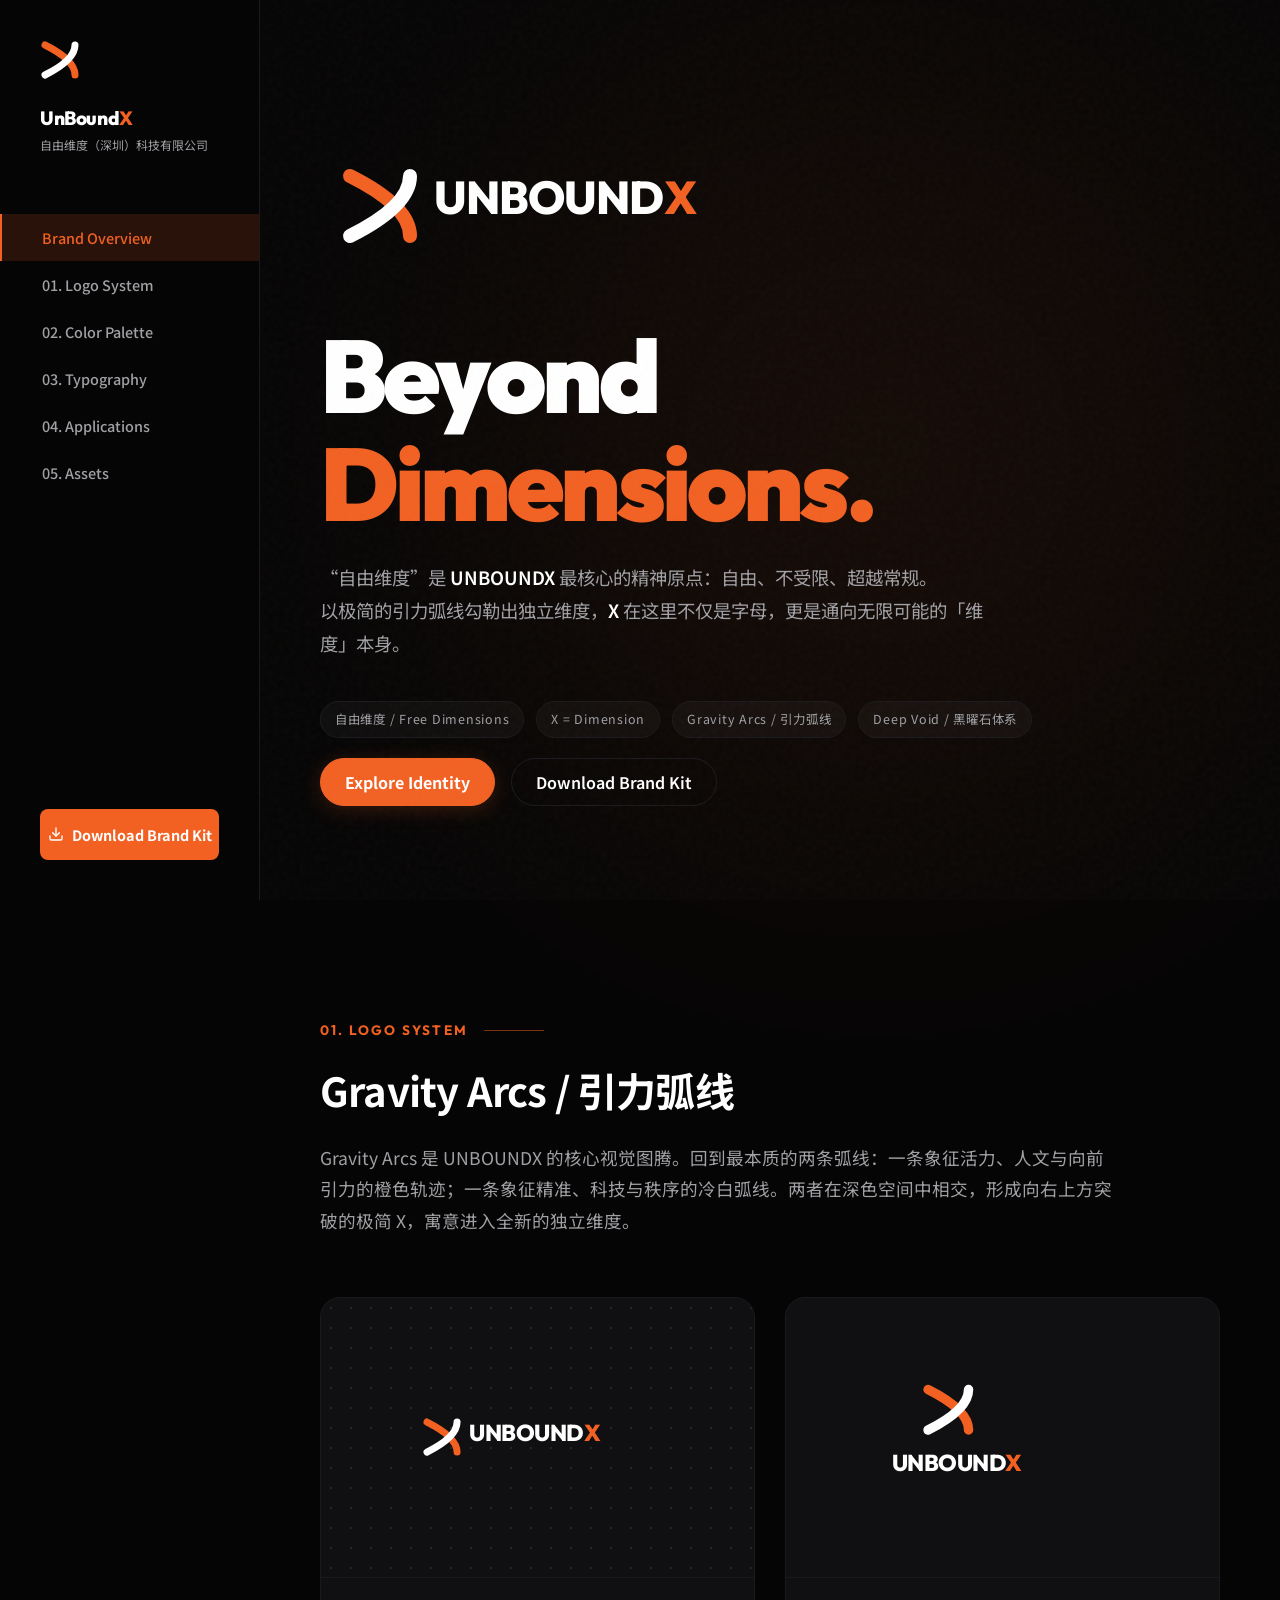
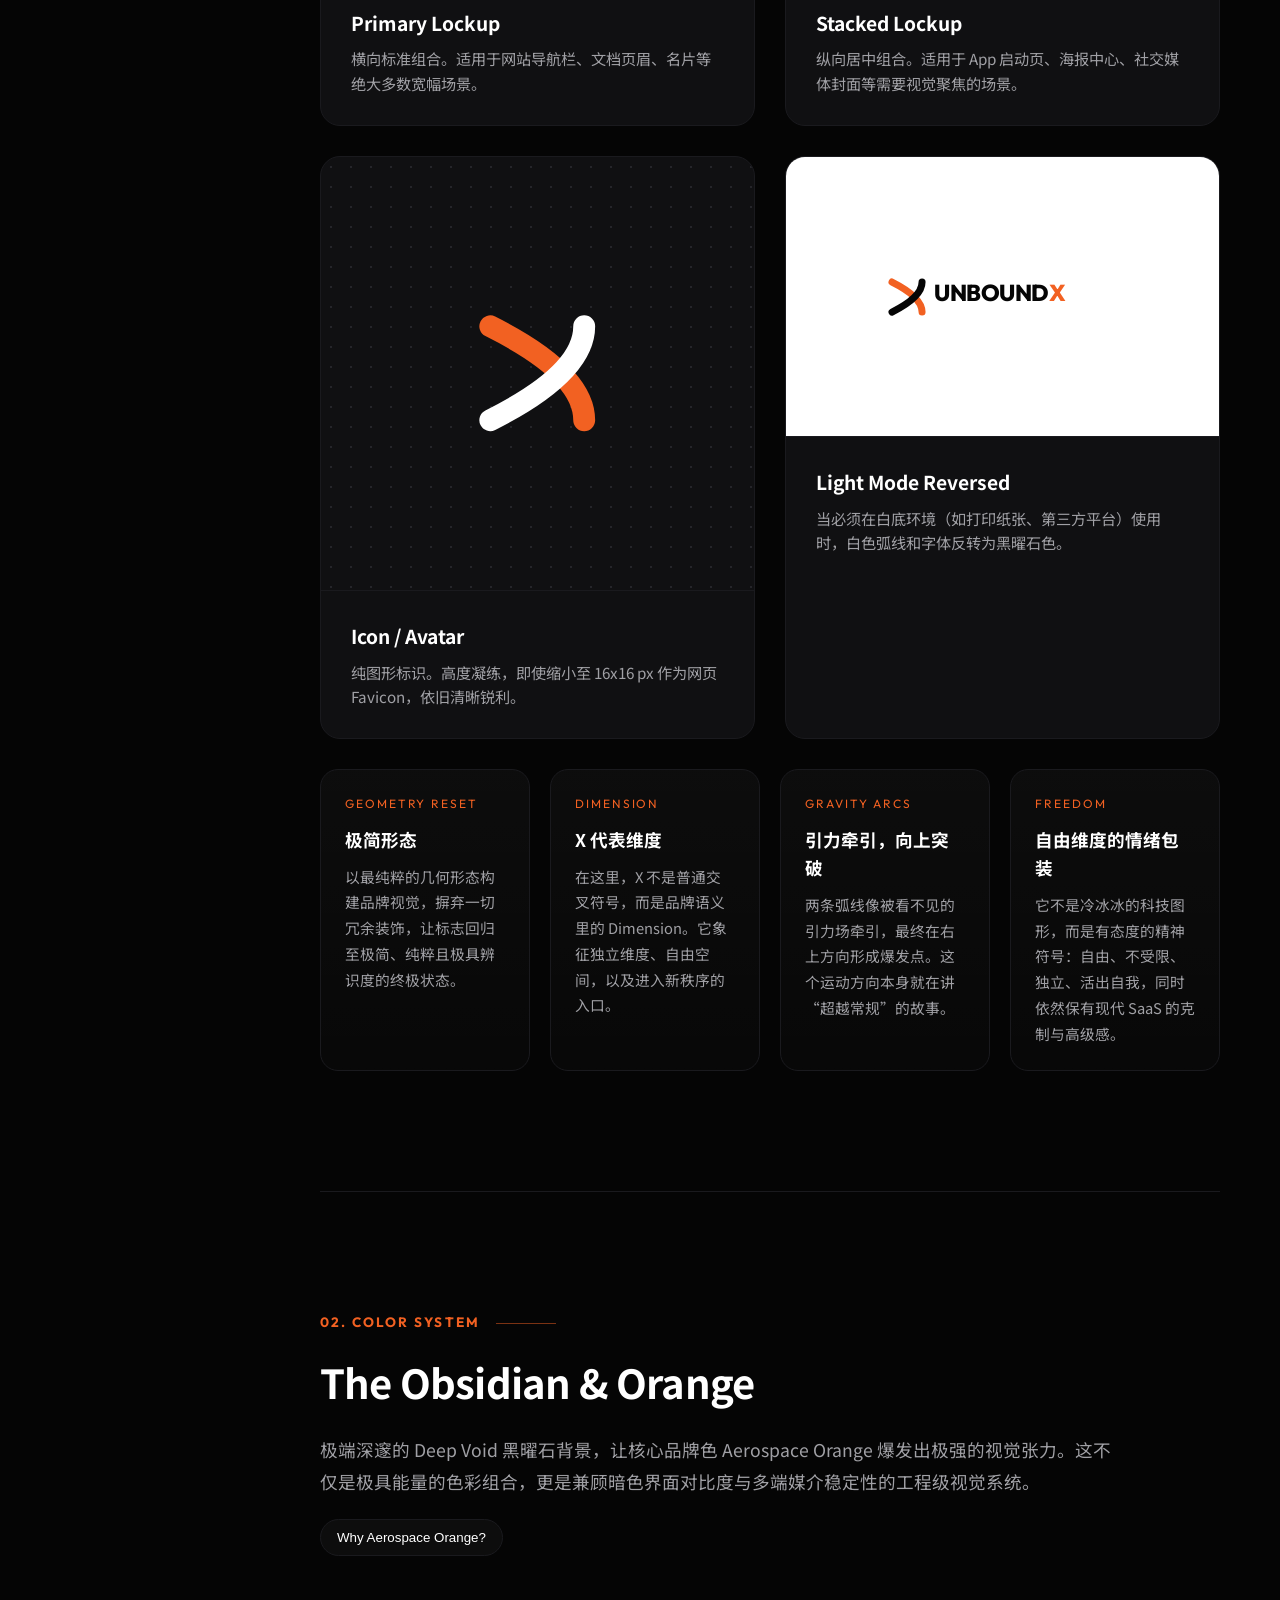
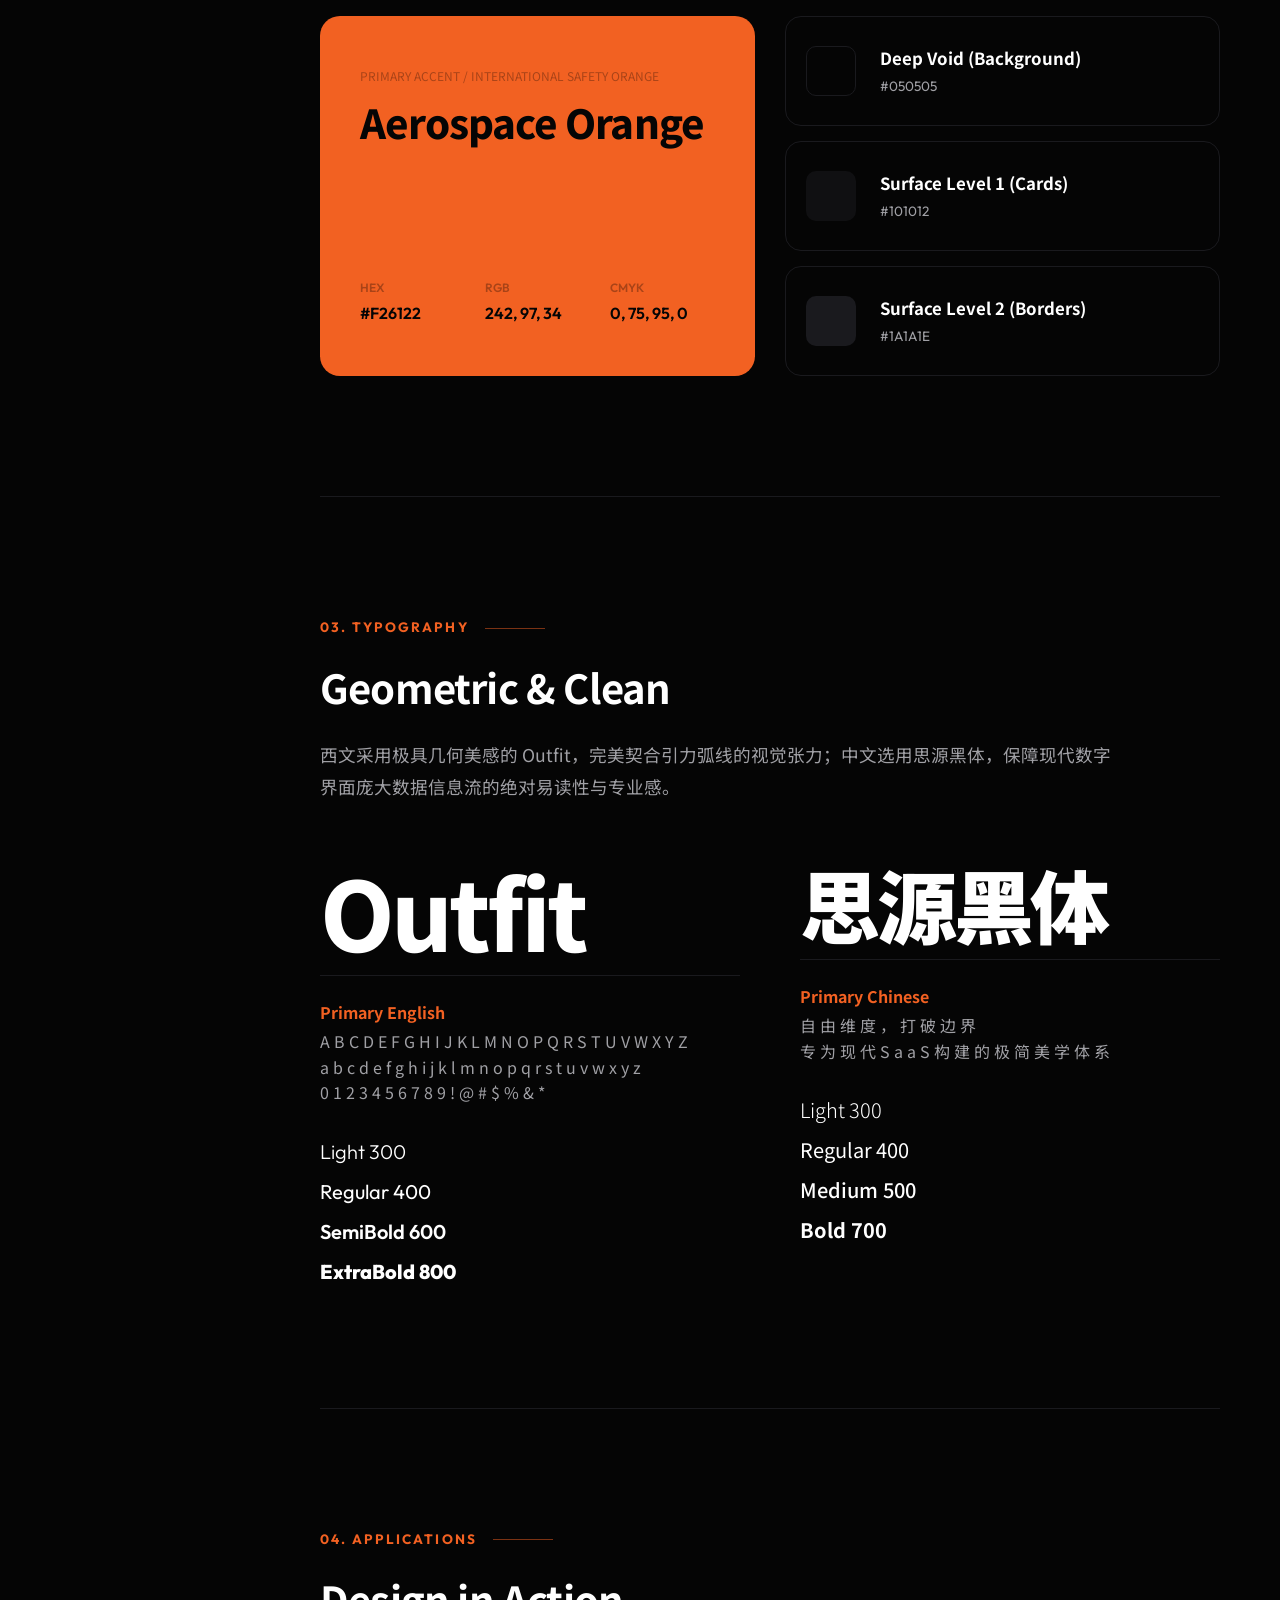
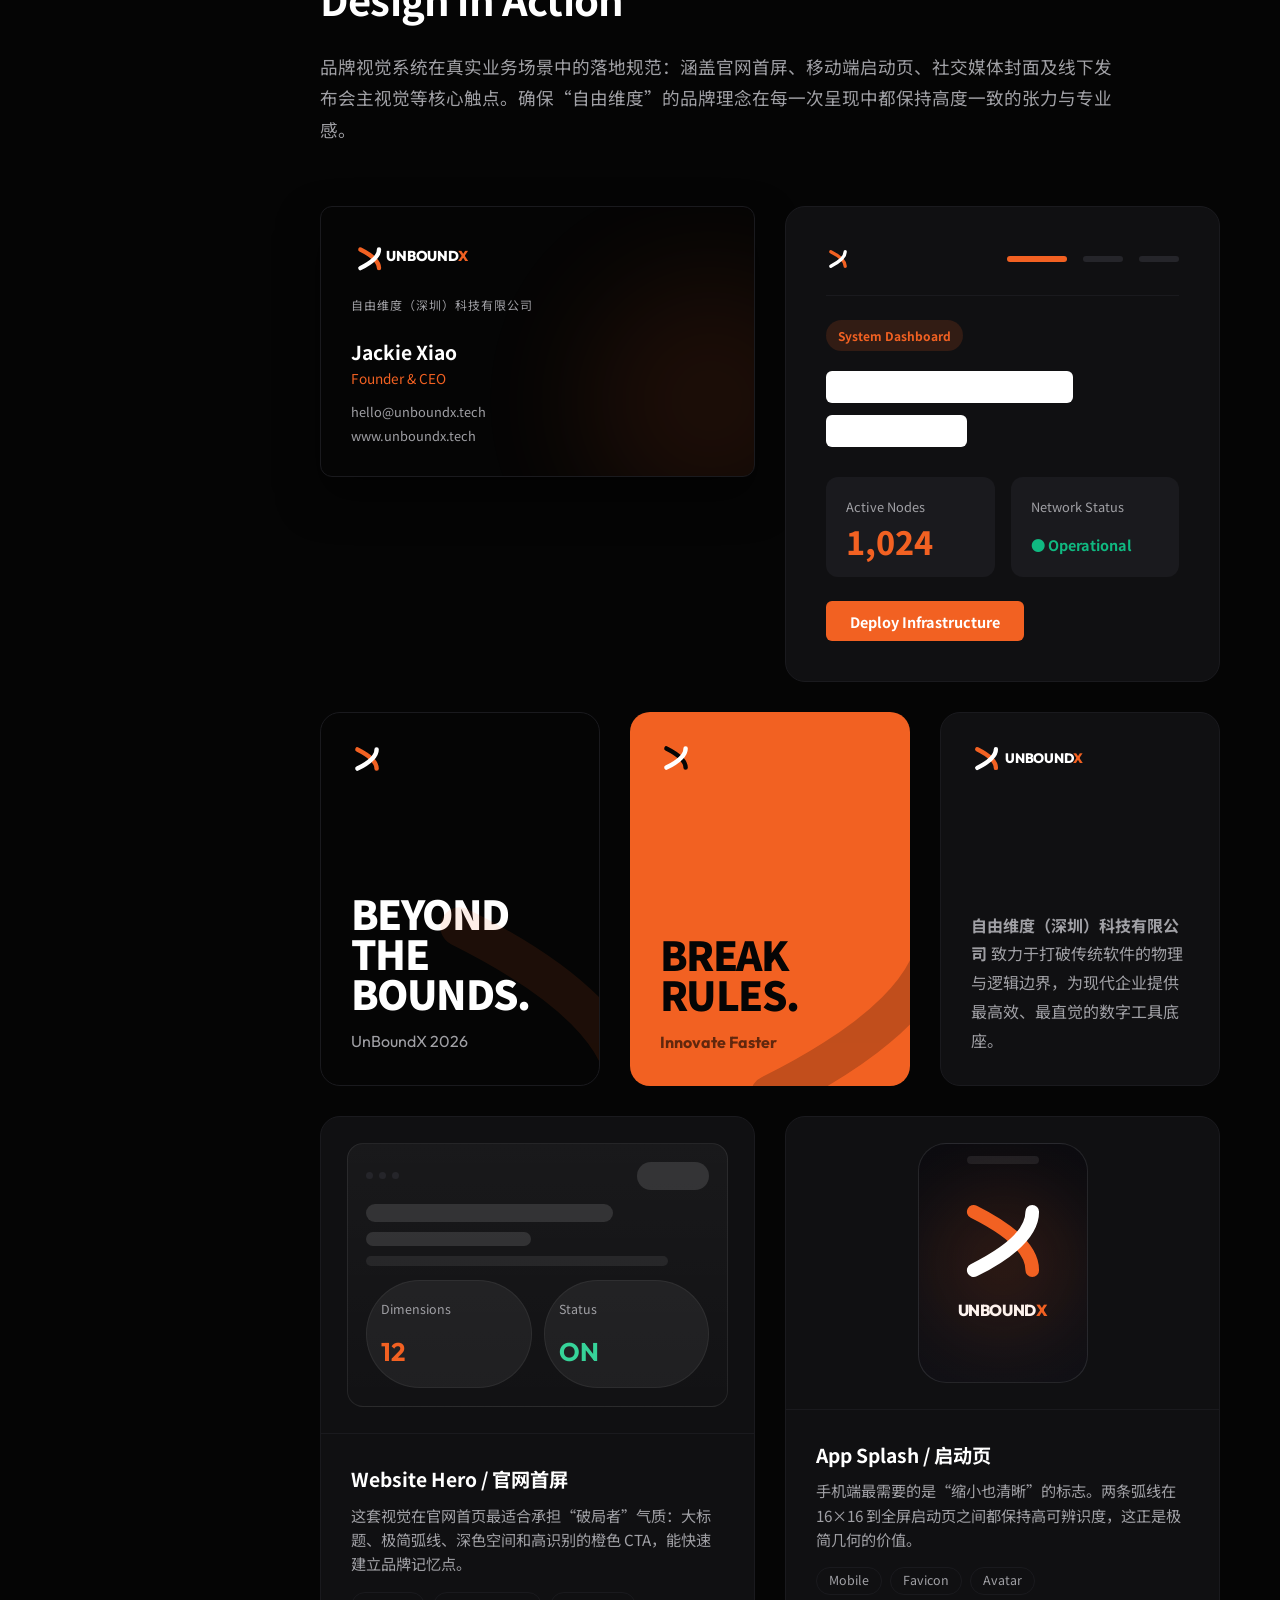
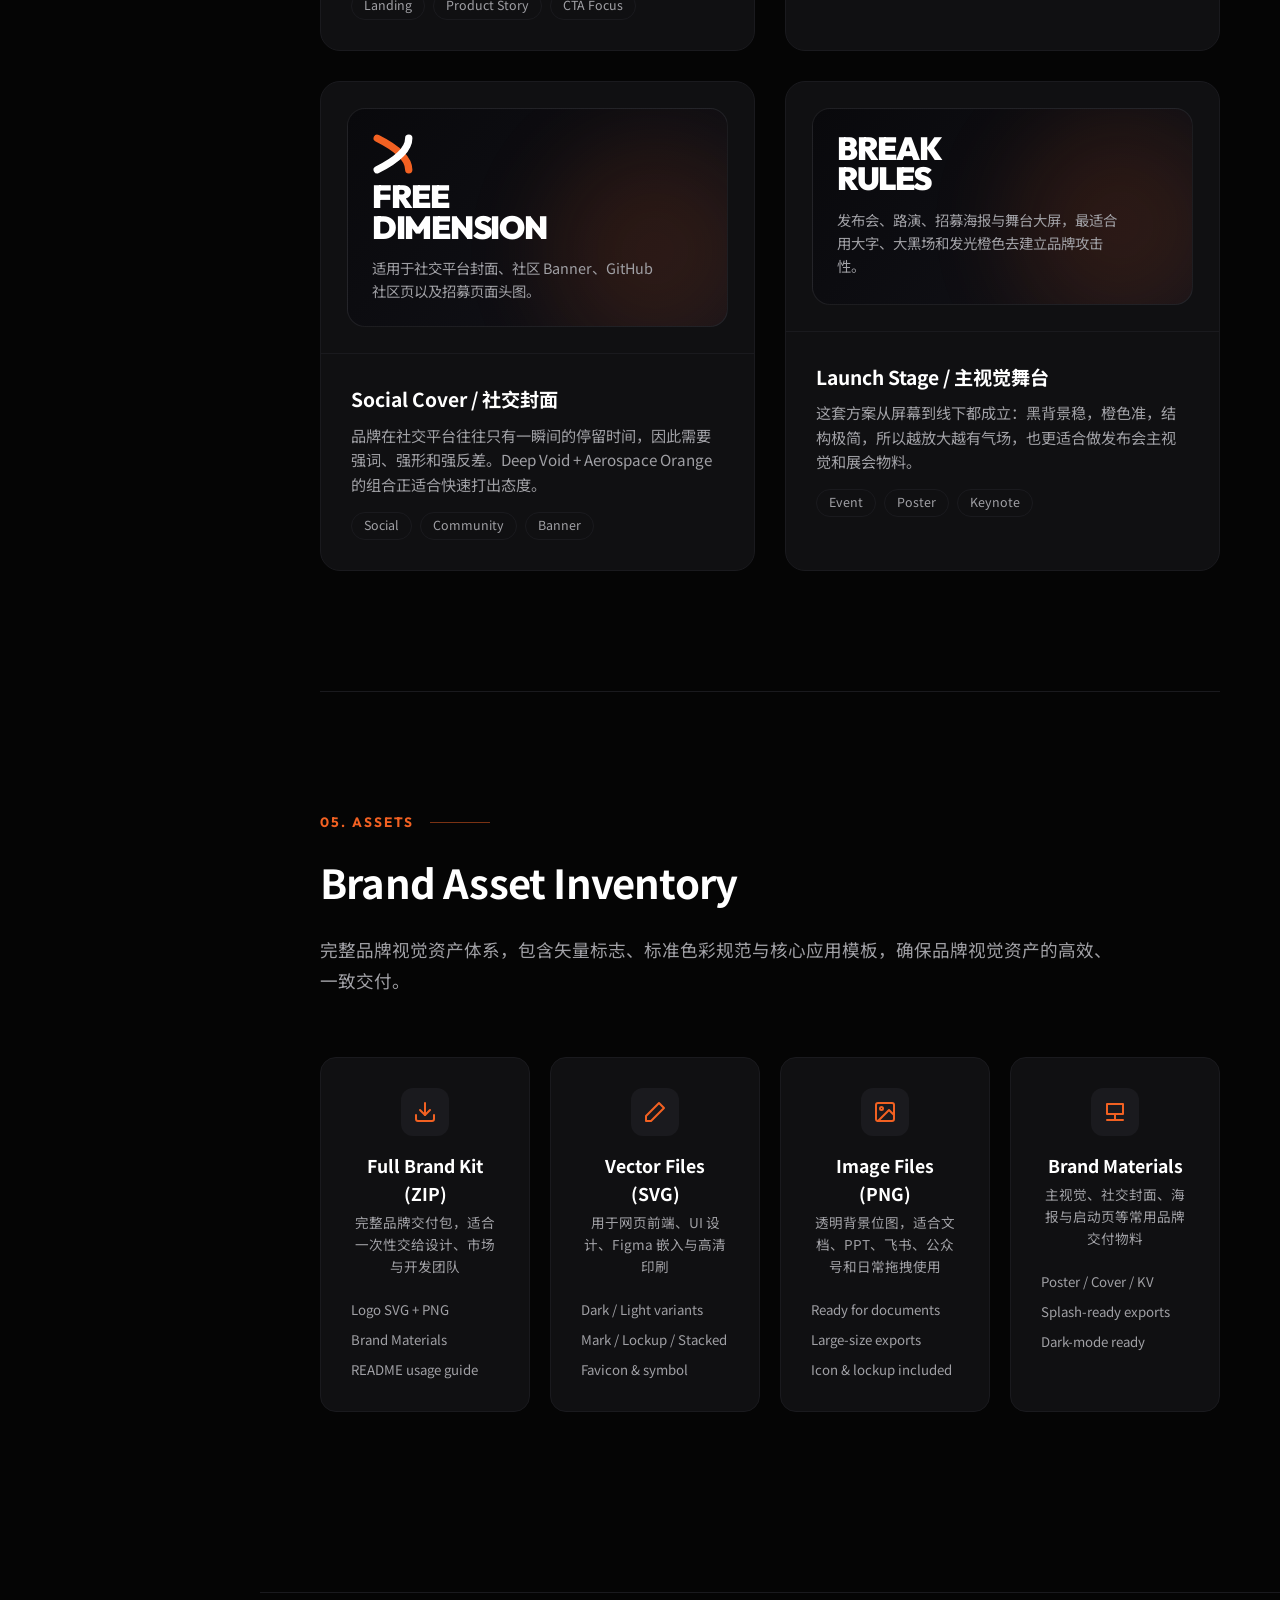
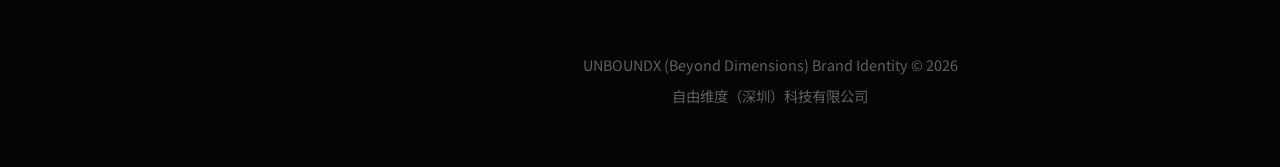
==== index.html @ 4e88388d "style(index): 优化首页视觉样式与文案内容 - 增强主标题字体大小、字重与行高，提升视觉层次 - 提高背景光晕透明度，增强品牌色对比度 - 调整主按钮样式，增加悬停动画与阴影效果 - 更新" ====
<!DOCTYPE html>
<html lang="zh-CN">
<head>
  <meta charset="UTF-8">
  <meta name="viewport" content="width=device-width, initial-scale=1.0">
  <title>UNBOUNDX 自由维度 | Gravity Arcs Brand Guidelines</title>
  <meta name="description" content="UNBOUNDX 自由维度深色品牌规范：Gravity Arcs 引力弧线 Logo、Aerospace Orange 色彩体系、应用案例与完整 Brand Kit 下载。">
  <link rel="icon" href="./favicon.svg" type="image/svg+xml">
  <link rel="preconnect" href="https://fonts.googleapis.com">
  <link rel="preconnect" href="https://fonts.gstatic.com" crossorigin>
  <link href="https://fonts.googleapis.com/css2?family=Outfit:wght@300;400;500;700;800;900&family=Noto+Sans+SC:wght@300;400;500;700;900&display=swap" rel="stylesheet">
  <style>
    :root {
      /* Brand Core Colors */
      --brand-accent: #F26122; /* Aerospace Orange */
      --brand-accent-glow: rgba(242, 97, 34, 0.15);
      
      /* Dark Theme Architecture */
      --bg-void: #050505;     /* Purest dark background */
      --surface-1: #101012;   /* Elevated cards */
      --surface-2: #1A1A1E;   /* Borders, inputs, subtle dividers */
      --surface-3: #25252A;   /* Hover states */
      
      /* Text Colors */
      --text-primary: #FFFFFF;
      --text-secondary: #A0A0A5;
      --text-tertiary: #606065;
      
      /* Typography */
      --font-en: 'Outfit', -apple-system, BlinkMacSystemFont, sans-serif;
      --font-cn: 'Noto Sans SC', -apple-system, BlinkMacSystemFont, sans-serif;
      
      --max-width: 1200px;
      --sidebar-width: 260px;
    }

    * { box-sizing: border-box; margin: 0; padding: 0; }
    html { scroll-behavior: smooth; }

    body {
      font-family: var(--font-cn);
      background-color: var(--bg-void);
      color: var(--text-primary);
      line-height: 1.6;
      -webkit-font-smoothing: antialiased;
      overflow-x: hidden;
      display: flex;
    }

    /* Subtle Film Grain Noise for SaaS Premium Texture */
    body::before {
      content: ""; 
      position: fixed; inset: 0;
      background-image: url("data:image/svg+xml,%3Csvg viewBox='0 0 200 200' xmlns='http://www.w3.org/2000/svg'%3E%3Cfilter id='noiseFilter'%3E%3CfeTurbulence type='fractalNoise' baseFrequency='0.85' numOctaves='3' stitchTiles='stitch'/%3E%3C/filter%3E%3Crect width='100%25' height='100%25' filter='url(%23noiseFilter)' opacity='0.03'/%3E%3C/svg%3E");
      pointer-events: none; z-index: 50;
    }

    /* === Sidebar Navigation === */
    .sidebar {
      width: var(--sidebar-width);
      height: 100vh;
      position: fixed;
      top: 0; left: 0;
      background: var(--bg-void);
      border-right: 1px solid var(--surface-2);
      padding: 40px 0;
      display: flex;
      flex-direction: column;
      z-index: 100;
    }

    .sidebar-brand {
      padding: 0 40px;
      margin-bottom: 60px;
    }

    .sidebar-brand svg {
      width: 40px; height: 40px;
      margin-bottom: 16px;
    }

    .sidebar-brand-name {
      font-family: var(--font-en);
      font-size: 1.2rem; font-weight: 800;
      letter-spacing: -0.02em;
    }
    .sidebar-brand-name span { color: var(--brand-accent); }
    .sidebar-brand-sub {
      font-size: 0.75rem; color: var(--text-secondary);
      margin-top: 4px; line-height: 1.4;
    }

    .nav-menu {
      list-style: none;
      display: flex; flex-direction: column;
      flex: 1;
    }

    .nav-item a {
      display: block;
      padding: 12px 40px;
      color: var(--text-secondary);
      text-decoration: none;
      font-size: 0.9rem;
      font-weight: 500;
      transition: all 0.2s ease;
      border-left: 2px solid transparent;
    }

    .nav-item a:hover {
      color: var(--text-primary);
      background: var(--surface-1);
    }

    .nav-item a.active {
      color: var(--brand-accent);
      border-left-color: var(--brand-accent);
      background: var(--brand-accent-glow);
    }

    .sidebar-footer {
      padding: 0 40px;
      margin-top: auto;
    }

    .btn-download {
      display: flex; align-items: center; justify-content: center; gap: 8px;
      width: 100%; padding: 14px 0;
      background: var(--brand-accent); color: var(--text-primary);
      border-radius: 8px; font-weight: 700; font-size: 0.9rem;
      text-decoration: none; transition: background 0.2s;
    }
    .btn-download:hover { background: #D9541B; }

    /* === Main Content Area === */
    .main-content {
      margin-left: var(--sidebar-width);
      flex: 1;
      position: relative;
      z-index: 1;
    }

    .container {
      max-width: var(--max-width);
      margin: 0 auto; padding: 0 60px;
    }

    /* === Hero Section === */
    .hero {
      min-height: 100vh;
      display: flex; flex-direction: column;
      justify-content: center; align-items: flex-start;
      position: relative;
      padding-top: 60px;
    }

    .hero::after {
      content: ''; position: absolute;
      width: 600px; height: 600px;
      background: var(--brand-accent);
      filter: blur(200px); opacity: 0.12;
      z-index: -1; top: 50%; right: 10%;
      transform: translateY(-50%);
      border-radius: 50%;
    }

    .hero-logo-stage {
      width: 100%; max-width: 500px;
      margin-bottom: 40px;
    }

    .hero-title {
      font-family: var(--font-en);
      font-size: clamp(3.5rem, 8vw, 6.5rem);
      font-weight: 900; letter-spacing: -0.04em;
      line-height: 1.05; margin-bottom: 24px;
    }
    
    .hero-title span { color: var(--brand-accent); }

    .hero-subtitle {
      font-size: 1.15rem; color: var(--text-secondary);
      line-height: 1.8; max-width: 680px;
      font-weight: 400; margin-bottom: 40px;
    }
    .hero-subtitle strong { color: var(--text-primary); font-weight: 600; }
    .hero-pills,
    .hero-actions {
      display: flex;
      flex-wrap: wrap;
      gap: 12px;
    }
    .hero-pills {
      margin-bottom: 20px;
    }
    .hero-pill {
      padding: 8px 14px;
      border-radius: 999px;
      border: 1px solid var(--surface-2);
      background: rgba(255,255,255,0.03);
      color: var(--text-secondary);
      font-size: 0.78rem;
      letter-spacing: 0.06em;
    }
    .hero-actions {
      margin-bottom: 18px;
      gap: 16px;
    }
    .hero-link {
      display: inline-flex;
      align-items: center;
      justify-content: center;
      min-height: 48px;
      padding: 0 24px;
      border-radius: 999px;
      border: 1px solid var(--surface-2);
      color: var(--text-primary);
      text-decoration: none;
      font-weight: 600;
      background: transparent;
      transition: all 0.3s ease;
    }
    .hero-link:hover {
      background: var(--surface-2);
      transform: translateY(-1px);
    }
    .hero-link-primary {
      background: var(--brand-accent);
      border-color: var(--brand-accent);
      color: var(--text-primary);
      font-weight: 700;
      box-shadow: 0 4px 20px rgba(242, 97, 34, 0.2);
    }
    .hero-link-primary:hover {
      background: #D9541B;
      border-color: #D9541B;
      box-shadow: 0 6px 24px rgba(242, 97, 34, 0.3);
    }

    /* === Section General === */
    section { padding: 120px 0; border-bottom: 1px solid var(--surface-2); }
    
    .section-header { margin-bottom: 60px; }
    
    .section-tag {
      font-family: var(--font-en);
      font-size: 0.85rem; font-weight: 700;
      color: var(--brand-accent); letter-spacing: 0.15em;
      text-transform: uppercase; margin-bottom: 16px;
      display: flex; align-items: center; gap: 16px;
    }
    .section-tag::after { content: ''; height: 1px; width: 60px; background: var(--brand-accent); opacity: 0.5; }
    
    .section-title {
      font-size: 2.5rem; font-weight: 700;
      letter-spacing: -0.02em; margin-bottom: 20px;
    }
    
    .section-desc {
      font-size: 1.1rem; color: var(--text-secondary);
      max-width: 800px; line-height: 1.8;
    }
    .section-utility {
      margin-top: 22px;
    }
    .info-button {
      appearance: none;
      border: 1px solid var(--surface-2);
      background: rgba(255,255,255,0.03);
      color: var(--text-primary);
      padding: 10px 16px;
      border-radius: 999px;
      cursor: pointer;
      transition: all 0.2s ease;
    }
    .info-button:hover {
      border-color: var(--brand-accent);
      color: var(--brand-accent);
    }

    /* === Logo System === */
    .logo-grid {
      display: grid; grid-template-columns: repeat(2, 1fr); gap: 30px;
    }
    .story-grid {
      display: grid;
      grid-template-columns: repeat(4, 1fr);
      gap: 20px;
      margin-top: 30px;
    }
    .story-card {
      background: linear-gradient(180deg, rgba(255,255,255,0.03), rgba(255,255,255,0.01));
      border: 1px solid var(--surface-2);
      border-radius: 18px;
      padding: 24px;
    }
    .story-kicker {
      color: var(--brand-accent);
      font-size: 0.75rem;
      letter-spacing: 0.16em;
      text-transform: uppercase;
      font-family: var(--font-en);
      margin-bottom: 12px;
    }
    .story-title {
      font-size: 1.1rem;
      font-weight: 700;
      margin-bottom: 10px;
    }
    .story-copy {
      color: var(--text-secondary);
      font-size: 0.92rem;
      line-height: 1.75;
    }
    
    .card {
      background: var(--surface-1);
      border: 1px solid var(--surface-2);
      border-radius: 20px; overflow: hidden;
      display: flex; flex-direction: column;
    }
    
    .card-stage {
      padding: 60px; display: flex;
      justify-content: center; align-items: center;
      border-bottom: 1px solid var(--surface-2);
      min-height: 280px; position: relative;
    }

    .card-stage.pattern-bg {
      background-image: radial-gradient(var(--surface-3) 1px, transparent 1px);
      background-size: 20px 20px;
    }

    .card-info { padding: 30px; }
    
    .card-title { font-size: 1.2rem; font-weight: 700; margin-bottom: 8px; }
    .card-desc { color: var(--text-secondary); font-size: 0.95rem; line-height: 1.6; }

    /* === Color System === */
    .color-grid { display: grid; grid-template-columns: 1fr 1fr; gap: 30px; }

    .color-main-card {
      background: var(--brand-accent); border-radius: 20px;
      padding: 50px 40px; color: var(--bg-void);
      display: flex; flex-direction: column; justify-content: space-between;
      min-height: 360px;
    }
    
    .color-main-name { font-size: 2.5rem; font-weight: 800; letter-spacing: -0.02em; }
    
    .color-values {
      display: grid; grid-template-columns: repeat(3, 1fr); gap: 20px;
      font-family: var(--font-en); font-weight: 600; font-size: 1rem;
    }
    .color-val-label { font-size: 0.75rem; text-transform: uppercase; opacity: 0.6; margin-bottom: 4px; }

    .color-neutrals { display: grid; grid-template-rows: repeat(3, 1fr); gap: 15px; }
    
    .neutral-row {
      border-radius: 16px; border: 1px solid var(--surface-2);
      display: flex; align-items: center; padding: 20px;
    }
    .neutral-swatch { width: 50px; height: 50px; border-radius: 10px; margin-right: 24px; }
    .neutral-info { flex: 1; }
    .neutral-name { font-weight: 700; font-size: 1.05rem; margin-bottom: 4px; }
    .neutral-hex { font-family: var(--font-en); color: var(--text-secondary); font-size: 0.85rem; }

    /* === Typography === */
    .typo-section { display: grid; grid-template-columns: 1fr 1fr; gap: 60px; }
    
    .typo-display {
      font-size: 6rem; line-height: 1; font-weight: 800;
      letter-spacing: -0.04em; color: var(--text-primary);
      margin-bottom: 16px;
    }
    
    .typo-display.cn { font-size: 5rem; font-weight: 900; }
    
    .typo-details {
      display: flex; justify-content: space-between;
      padding-top: 24px; border-top: 1px solid var(--surface-2);
    }
    
    .typo-weights {
      display: flex; flex-direction: column; gap: 8px;
      font-size: 1.25rem;
    }

    /* === Design Language & UI === */
    .ui-grid { display: grid; grid-template-columns: 1fr 1fr; gap: 30px; }
    
    .ui-card {
      background: var(--surface-1); border: 1px solid var(--surface-2);
      border-radius: 20px; padding: 40px; position: relative; overflow: hidden;
    }

    /* Mockup Elements */
    .mock-header {
      display: flex; justify-content: space-between; align-items: center;
      padding-bottom: 24px; border-bottom: 1px solid var(--surface-2); margin-bottom: 24px;
    }
    .mock-nav { display: flex; gap: 16px; }
    .mock-nav-item { width: 40px; height: 6px; background: var(--surface-3); border-radius: 3px; }
    .mock-nav-item.active { background: var(--brand-accent); width: 60px; }
    
    .mock-badge { 
      display: inline-block; padding: 6px 12px; border-radius: 20px;
      background: var(--brand-accent-glow); color: var(--brand-accent);
      font-size: 0.75rem; font-weight: 700; margin-bottom: 20px;
    }
    .mock-h1 { width: 70%; height: 32px; background: var(--text-primary); border-radius: 6px; margin-bottom: 12px; }
    .mock-h1.short { width: 40%; }
    .mock-p { width: 60%; height: 10px; background: var(--text-secondary); border-radius: 5px; margin-bottom: 10px; }
    
    .mock-btn { 
      display: inline-flex; align-items: center; justify-content: center;
      padding: 0 24px; height: 40px; border-radius: 6px;
      background: var(--brand-accent); color: var(--text-primary);
      font-weight: 700; font-size: 0.9rem; margin-top: 24px;
    }

    .mock-card-grid { display: grid; grid-template-columns: 1fr 1fr; gap: 16px; margin-top: 30px; }
    .mock-stat { 
      background: var(--surface-2); padding: 20px; border-radius: 12px;
      display: flex; flex-direction: column; gap: 8px;
    }
    .mock-stat-num { font-size: 2rem; font-weight: 800; color: var(--brand-accent); line-height: 1; }
    .mock-stat-label { color: var(--text-secondary); font-size: 0.8rem; }

    /* Business Card Mockup */
    .biz-card {
      width: 100%; aspect-ratio: 1.6;
      background: var(--bg-void); border: 1px solid var(--surface-2);
      border-radius: 12px; padding: 30px;
      display: flex; flex-direction: column; justify-content: space-between;
      position: relative; overflow: hidden;
      box-shadow: 0 20px 40px rgba(0,0,0,0.5);
    }
    .biz-card::after {
      content: ''; position: absolute; right: -20%; bottom: -20%;
      width: 60%; aspect-ratio: 1; border-radius: 50%;
      background: var(--brand-accent); filter: blur(60px); opacity: 0.1;
    }

    /* === Posters === */
    .poster-grid { display: grid; grid-template-columns: repeat(3, 1fr); gap: 30px; }
    .poster {
      aspect-ratio: 3/4; border-radius: 20px; overflow: hidden;
      position: relative; display: flex; flex-direction: column;
      padding: 30px; border: 1px solid var(--surface-2);
    }
    .poster-1 { background: var(--bg-void); }
    .poster-2 { background: var(--brand-accent); color: var(--bg-void); border: none; }
    .poster-3 { background: var(--surface-1); }

    .poster-logo { width: 32px; margin-bottom: auto; }
    .poster-title { font-size: 2.5rem; font-weight: 900; line-height: 1; letter-spacing: -0.04em; margin-bottom: 16px; }
    .poster-graphic { position: absolute; right: -20%; bottom: -10%; width: 80%; opacity: 0.1; }
    .poster-2 .poster-graphic { opacity: 0.2; stroke: var(--bg-void); }
    .case-grid {
      display: grid;
      grid-template-columns: repeat(2, 1fr);
      gap: 30px;
      margin-top: 30px;
    }
    .case-preview {
      min-height: 250px;
      align-items: stretch;
      padding: 26px;
    }
    .case-tags {
      display: flex;
      flex-wrap: wrap;
      gap: 8px;
      margin-top: 16px;
    }
    .case-tag {
      display: inline-flex;
      align-items: center;
      height: 28px;
      padding: 0 12px;
      border-radius: 999px;
      border: 1px solid var(--surface-2);
      color: var(--text-secondary);
      font-size: 0.78rem;
    }
    .mini-shell {
      width: 100%;
      height: 100%;
      border-radius: 16px;
      border: 1px solid rgba(255,255,255,0.08);
      background: linear-gradient(180deg, rgba(255,255,255,0.04), rgba(255,255,255,0.01));
      padding: 18px;
      display: flex;
      flex-direction: column;
      gap: 14px;
      justify-content: space-between;
    }
    .mini-topline {
      display: flex;
      justify-content: space-between;
      align-items: center;
      gap: 12px;
    }
    .mini-dots {
      display: flex;
      gap: 6px;
    }
    .mini-dots span {
      width: 7px;
      height: 7px;
      border-radius: 50%;
      background: var(--surface-3);
    }
    .mini-lines {
      display: grid;
      gap: 10px;
    }
    .mini-lines span,
    .mini-stat,
    .mini-chip {
      border-radius: 999px;
      background: rgba(255,255,255,0.12);
    }
    .mini-lines span:nth-child(1) { width: 72%; height: 18px; }
    .mini-lines span:nth-child(2) { width: 48%; height: 14px; }
    .mini-lines span:nth-child(3) { width: 88%; height: 10px; opacity: 0.6; }
    .mini-stat-grid {
      display: grid;
      grid-template-columns: repeat(2, 1fr);
      gap: 12px;
    }
    .mini-stat {
      min-height: 86px;
      padding: 14px;
      background: rgba(255,255,255,0.06);
      border: 1px solid rgba(255,255,255,0.06);
    }
    .mini-stat strong {
      display: block;
      color: var(--brand-accent);
      font-family: var(--font-en);
      font-size: 1.6rem;
      margin-top: 12px;
    }
    .mini-stat span {
      color: var(--text-secondary);
      font-size: 0.78rem;
    }
    .phone-shell {
      width: 170px;
      height: 240px;
      margin: 0 auto;
      border-radius: 28px;
      border: 1px solid rgba(255,255,255,0.1);
      background: linear-gradient(180deg, #0C0C10, #111116);
      padding: 18px;
      display: flex;
      flex-direction: column;
      align-items: center;
      justify-content: center;
      gap: 18px;
      position: relative;
      overflow: hidden;
    }
    .phone-shell::before {
      content: "";
      position: absolute;
      top: 12px;
      left: 50%;
      transform: translateX(-50%);
      width: 72px;
      height: 8px;
      border-radius: 999px;
      background: rgba(255,255,255,0.08);
    }
    .phone-shell svg {
      width: 78px;
      position: relative;
      z-index: 1;
    }
    .phone-shell::after {
      content: "";
      position: absolute;
      width: 140px;
      height: 140px;
      border-radius: 50%;
      background: var(--brand-accent);
      opacity: 0.15;
      filter: blur(42px);
    }
    .cover-shell,
    .stage-shell {
      width: 100%;
      height: 100%;
      border-radius: 18px;
      padding: 24px;
      border: 1px solid rgba(255,255,255,0.08);
      position: relative;
      overflow: hidden;
      background: linear-gradient(135deg, #09090C 0%, #121218 100%);
    }
    .cover-shell::after,
    .stage-shell::after {
      content: "";
      position: absolute;
      right: -10%;
      bottom: -16%;
      width: 220px;
      height: 220px;
      border-radius: 50%;
      background: var(--brand-accent);
      opacity: 0.12;
      filter: blur(46px);
    }
    .cover-title,
    .stage-title {
      position: relative;
      z-index: 1;
      font-family: var(--font-en);
      font-size: 2rem;
      line-height: 0.95;
      font-weight: 900;
      letter-spacing: -0.04em;
      max-width: 8ch;
    }
    .cover-sub,
    .stage-sub {
      position: relative;
      z-index: 1;
      margin-top: 14px;
      color: var(--text-secondary);
      font-size: 0.9rem;
      max-width: 18rem;
    }

    /* === Downloads Section === */
    .download-grid {
      display: grid; grid-template-columns: repeat(4, 1fr); gap: 20px; margin-top: 40px;
    }
    .dl-card {
      background: var(--surface-1); border: 1px solid var(--surface-2);
      border-radius: 16px; padding: 30px; display: flex; flex-direction: column;
      align-items: center; text-align: center; gap: 16px;
      transition: border-color 0.2s;
    }
    .dl-card:hover { border-color: var(--brand-accent); }
    .dl-icon { width: 48px; height: 48px; background: var(--surface-2); border-radius: 12px; display: flex; align-items: center; justify-content: center; color: var(--brand-accent); }
    .dl-list {
      list-style: none;
      display: grid;
      gap: 8px;
      width: 100%;
      text-align: left;
      color: var(--text-secondary);
      font-size: 0.83rem;
      line-height: 1.65;
      margin-top: -4px;
    }
    .dl-note {
      margin-top: 24px;
      color: var(--text-secondary);
      font-size: 0.92rem;
      line-height: 1.8;
    }
    .dl-note code {
      font-family: var(--font-en);
      color: var(--text-primary);
    }
    .brand-dialog {
      width: min(820px, calc(100vw - 32px));
      border: 1px solid var(--surface-2);
      border-radius: 24px;
      padding: 0;
      background: var(--surface-1);
      color: var(--text-primary);
    }
    .brand-dialog::backdrop {
      background: rgba(0,0,0,0.74);
      backdrop-filter: blur(8px);
    }
    .dialog-shell {
      padding: 30px;
    }
    .dialog-head {
      display: flex;
      justify-content: space-between;
      align-items: start;
      gap: 20px;
      margin-bottom: 24px;
    }
    .dialog-title {
      font-size: 1.8rem;
      font-weight: 800;
      letter-spacing: -0.03em;
    }
    .dialog-close {
      appearance: none;
      border: 1px solid var(--surface-3);
      background: transparent;
      color: var(--text-primary);
      width: 40px;
      height: 40px;
      border-radius: 50%;
      cursor: pointer;
      font-size: 1.2rem;
    }
    .dialog-grid {
      display: grid;
      grid-template-columns: repeat(3, 1fr);
      gap: 16px;
    }
    .dialog-point {
      border: 1px solid var(--surface-2);
      border-radius: 18px;
      padding: 18px;
      background: rgba(255,255,255,0.02);
    }
    .dialog-point strong {
      display: block;
      color: var(--brand-accent);
      margin-bottom: 10px;
      font-size: 0.92rem;
      letter-spacing: 0.06em;
      text-transform: uppercase;
      font-family: var(--font-en);
    }
    .dialog-point p {
      color: var(--text-secondary);
      font-size: 0.92rem;
      line-height: 1.75;
    }
    .dialog-summary {
      margin-top: 18px;
      color: var(--text-secondary);
      line-height: 1.8;
    }

    @media (max-width: 1024px) {
      .sidebar { display: none; }
      .main-content { margin-left: 0; }
      .logo-grid, .story-grid, .color-grid, .typo-section, .ui-grid, .poster-grid, .case-grid, .download-grid, .dialog-grid { grid-template-columns: 1fr; }
    }
  </style>
</head>
<body>

  <!-- ================= SIDEBAR NAVIGATION ================= -->
  <aside class="sidebar">
    <div class="sidebar-brand">
      <svg viewBox="0 0 80 80" xmlns="http://www.w3.org/2000/svg">
        <path d="M 10 10 Q 70 40 70 70" fill="none" stroke="var(--brand-accent)" stroke-width="14" stroke-linecap="round"/>
        <path d="M 10 70 Q 70 40 70 10" fill="none" stroke="var(--text-primary)" stroke-width="14" stroke-linecap="round"/>
      </svg>
      <div class="sidebar-brand-name">UnBound<span>X</span></div>
      <div class="sidebar-brand-sub">自由维度（深圳）科技有限公司</div>
    </div>

    <ul class="nav-menu">
      <li class="nav-item"><a href="#home" class="active">Brand Overview</a></li>
      <li class="nav-item"><a href="#logo">01. Logo System</a></li>
      <li class="nav-item"><a href="#colors">02. Color Palette</a></li>
      <li class="nav-item"><a href="#typography">03. Typography</a></li>
      <li class="nav-item"><a href="#applications">04. Applications</a></li>
      <li class="nav-item"><a href="#downloads">05. Assets</a></li>
    </ul>

    <div class="sidebar-footer">
      <a href="public/downloads/UNBOUNDX_Brand_Kit.zip" class="btn-download" download>
        <svg width="16" height="16" viewBox="0 0 24 24" fill="none" stroke="currentColor" stroke-width="2" stroke-linecap="round" stroke-linejoin="round"><path d="M21 15v4a2 2 0 0 1-2 2H5a2 2 0 0 1-2-2v-4"></path><polyline points="7 10 12 15 17 10"></polyline><line x1="12" y1="15" x2="12" y2="3"></line></svg>
        Download Brand Kit
      </a>
    </div>
  </aside>

  <!-- ================= MAIN CONTENT ================= -->
  <div class="main-content">
    
    <!-- === HERO === -->
    <div id="home" class="hero container">
      <div class="hero-logo-stage">
        <svg viewBox="-10 -10 500 140" xmlns="http://www.w3.org/2000/svg" style="width:100%; height:auto;">
          <g transform="translate(10, 20)">
            <path d="M 10 10 Q 70 40 70 70" fill="none" stroke="var(--brand-accent)" stroke-width="14" stroke-linecap="round"/>
            <path d="M 10 70 Q 70 40 70 10" fill="none" stroke="var(--text-primary)" stroke-width="14" stroke-linecap="round"/>
          </g>
          <g transform="translate(104, 68)">
            <text x="0" y="0" font-family="'Outfit', sans-serif" font-weight="800" font-size="46" fill="var(--text-primary)" letter-spacing="-0.02em">UNBOUND<tspan fill="var(--brand-accent)">X</tspan></text>
          </g>
        </svg>
      </div>
      <div class="hero-title">Beyond <span>Dimensions.</span></div>
      <div class="hero-subtitle">
        “自由维度”是 <strong>UNBOUNDX</strong> 最核心的精神原点：自由、不受限、超越常规。<br>
        以极简的引力弧线勾勒出独立维度，<strong>X</strong> 在这里不仅是字母，更是通向无限可能的「维度」本身。
      </div>
      <div class="hero-pills">
        <span class="hero-pill">自由维度 / Free Dimensions</span>
        <span class="hero-pill">X = Dimension</span>
        <span class="hero-pill">Gravity Arcs / 引力弧线</span>
        <span class="hero-pill">Deep Void / 黑曜石体系</span>
      </div>
      <div class="hero-actions">
        <a href="#logo" class="hero-link hero-link-primary">Explore Identity</a>
        <a href="#downloads" class="hero-link">Download Brand Kit</a>
      </div>
    </div>

    <div class="container">
      
      <!-- === LOGO SYSTEM === -->
      <section id="logo">
        <div class="section-header">
          <div class="section-tag">01. Logo System</div>
          <h2 class="section-title">Gravity Arcs / 引力弧线</h2>
          <p class="section-desc">Gravity Arcs 是 UNBOUNDX 的核心视觉图腾。回到最本质的两条弧线：一条象征活力、人文与向前引力的橙色轨迹；一条象征精准、科技与秩序的冷白弧线。两者在深色空间中相交，形成向右上方突破的极简 X，寓意进入全新的独立维度。</p>
        </div>

        <div class="logo-grid">
          <div class="card">
            <div class="card-stage pattern-bg">
              <svg viewBox="-10 -10 500 140" xmlns="http://www.w3.org/2000/svg" style="width: 80%;">
                <g transform="translate(10, 20)">
                  <path d="M 10 10 Q 70 40 70 70" fill="none" stroke="var(--brand-accent)" stroke-width="14" stroke-linecap="round"/>
                  <path d="M 10 70 Q 70 40 70 10" fill="none" stroke="var(--text-primary)" stroke-width="14" stroke-linecap="round"/>
                </g>
                <g transform="translate(104, 68)">
                  <text x="0" y="0" font-family="'Outfit', sans-serif" font-weight="800" font-size="46" fill="var(--text-primary)" letter-spacing="-0.02em">UNBOUND<tspan fill="var(--brand-accent)">X</tspan></text>
                </g>
              </svg>
            </div>
            <div class="card-info">
              <h3 class="card-title">Primary Lockup</h3>
              <p class="card-desc">横向标准组合。适用于网站导航栏、文档页眉、名片等绝大多数宽幅场景。</p>
            </div>
          </div>

          <div class="card">
            <div class="card-stage">
              <svg viewBox="-10 -10 380 180" xmlns="http://www.w3.org/2000/svg" style="width: 82%; height: auto;">
                <g transform="translate(60, 0)">
                  <path d="M 10 10 Q 70 40 70 70" fill="none" stroke="var(--brand-accent)" stroke-width="14" stroke-linecap="round"/>
                  <path d="M 10 70 Q 70 40 70 10" fill="none" stroke="var(--text-primary)" stroke-width="14" stroke-linecap="round"/>
                </g>
                <g transform="translate(16, 130)">
                  <text x="0" y="0" font-family="'Outfit', sans-serif" font-weight="800" font-size="34" fill="var(--text-primary)" letter-spacing="-0.02em">UNBOUND<tspan fill="var(--brand-accent)">X</tspan></text>
                </g>
              </svg>
            </div>
            <div class="card-info">
              <h3 class="card-title">Stacked Lockup</h3>
              <p class="card-desc">纵向居中组合。适用于 App 启动页、海报中心、社交媒体封面等需要视觉聚焦的场景。</p>
            </div>
          </div>

          <div class="card">
            <div class="card-stage pattern-bg">
              <svg viewBox="-10 -10 100 100" xmlns="http://www.w3.org/2000/svg" style="height: 50%;">
                <g transform="translate(0, 0)">
                  <path d="M 10 10 Q 70 40 70 70" fill="none" stroke="var(--brand-accent)" stroke-width="14" stroke-linecap="round"/>
                  <path d="M 10 70 Q 70 40 70 10" fill="none" stroke="var(--text-primary)" stroke-width="14" stroke-linecap="round"/>
                </g>
              </svg>
            </div>
            <div class="card-info">
              <h3 class="card-title">Icon / Avatar</h3>
              <p class="card-desc">纯图形标识。高度凝练，即使缩小至 16x16 px 作为网页 Favicon，依旧清晰锐利。</p>
            </div>
          </div>

          <div class="card">
            <div class="card-stage" style="background: var(--text-primary);">
              <svg viewBox="-10 -10 500 140" xmlns="http://www.w3.org/2000/svg" style="width: 80%;">
                <g transform="translate(10, 20)">
                  <path d="M 10 10 Q 70 40 70 70" fill="none" stroke="var(--brand-accent)" stroke-width="14" stroke-linecap="round"/>
                  <path d="M 10 70 Q 70 40 70 10" fill="none" stroke="var(--bg-void)" stroke-width="14" stroke-linecap="round"/>
                </g>
                <g transform="translate(104, 68)">
                  <text x="0" y="0" font-family="'Outfit', sans-serif" font-weight="800" font-size="46" fill="var(--bg-void)" letter-spacing="-0.02em">UNBOUND<tspan fill="var(--brand-accent)">X</tspan></text>
                </g>
              </svg>
            </div>
            <div class="card-info">
              <h3 class="card-title">Light Mode Reversed</h3>
              <p class="card-desc">当必须在白底环境（如打印纸张、第三方平台）使用时，白色弧线和字体反转为黑曜石色。</p>
            </div>
          </div>
        </div>

        <div class="story-grid">
          <article class="story-card">
            <div class="story-kicker">Geometry Reset</div>
            <h3 class="story-title">极简形态</h3>
            <p class="story-copy">以最纯粹的几何形态构建品牌视觉，摒弃一切冗余装饰，让标志回归至极简、纯粹且极具辨识度的终极状态。</p>
          </article>
          <article class="story-card">
            <div class="story-kicker">Dimension</div>
            <h3 class="story-title">X 代表维度</h3>
            <p class="story-copy">在这里，X 不是普通交叉符号，而是品牌语义里的 Dimension。它象征独立维度、自由空间，以及进入新秩序的入口。</p>
          </article>
          <article class="story-card">
            <div class="story-kicker">Gravity Arcs</div>
            <h3 class="story-title">引力牵引，向上突破</h3>
            <p class="story-copy">两条弧线像被看不见的引力场牵引，最终在右上方向形成爆发点。这个运动方向本身就在讲“超越常规”的故事。</p>
          </article>
          <article class="story-card">
            <div class="story-kicker">Freedom</div>
            <h3 class="story-title">自由维度的情绪包装</h3>
            <p class="story-copy">它不是冷冰冰的科技图形，而是有态度的精神符号：自由、不受限、独立、活出自我，同时依然保有现代 SaaS 的克制与高级感。</p>
          </article>
        </div>
      </section>

      <!-- === COLOR SYSTEM === -->
      <section id="colors">
        <div class="section-header">
          <div class="section-tag">02. Color System</div>
          <h2 class="section-title">The Obsidian & Orange</h2>
          <p class="section-desc">极端深邃的 Deep Void 黑曜石背景，让核心品牌色 Aerospace Orange 爆发出极强的视觉张力。这不仅是极具能量的色彩组合，更是兼顾暗色界面对比度与多端媒介稳定性的工程级视觉系统。</p>
          <div class="section-utility">
            <button type="button" class="info-button" data-dialog-open="color-rationale-dialog">Why Aerospace Orange?</button>
          </div>
        </div>

        <div class="color-grid">
          <div class="color-main-card">
            <div>
              <div class="color-val-label" style="color: rgba(0,0,0,0.5);">Primary Accent / International Safety Orange</div>
              <div class="color-main-name">Aerospace Orange</div>
            </div>
            <div class="color-values">
              <div>
                <div class="color-val-label" style="color: rgba(0,0,0,0.5);">HEX</div>
                <div>#F26122</div>
              </div>
              <div>
                <div class="color-val-label" style="color: rgba(0,0,0,0.5);">RGB</div>
                <div>242, 97, 34</div>
              </div>
              <div>
                <div class="color-val-label" style="color: rgba(0,0,0,0.5);">CMYK</div>
                <div>0, 75, 95, 0</div>
              </div>
            </div>
          </div>

          <div class="color-neutrals">
            <div class="neutral-row">
              <div class="neutral-swatch" style="background: var(--bg-void); border: 1px solid var(--surface-2);"></div>
              <div class="neutral-info">
                <div class="neutral-name">Deep Void (Background)</div>
                <div class="neutral-hex">#050505</div>
              </div>
            </div>
            <div class="neutral-row">
              <div class="neutral-swatch" style="background: var(--surface-1);"></div>
              <div class="neutral-info">
                <div class="neutral-name">Surface Level 1 (Cards)</div>
                <div class="neutral-hex">#101012</div>
              </div>
            </div>
            <div class="neutral-row">
              <div class="neutral-swatch" style="background: var(--surface-2);"></div>
              <div class="neutral-info">
                <div class="neutral-name">Surface Level 2 (Borders)</div>
                <div class="neutral-hex">#1A1A1E</div>
              </div>
            </div>
          </div>
        </div>

        <dialog id="color-rationale-dialog" class="brand-dialog">
          <div class="dialog-shell">
            <div class="dialog-head">
              <div>
                <div class="section-tag" style="margin-bottom: 10px;">Color Strategy</div>
                <div class="dialog-title">Why we chose Aerospace Orange</div>
              </div>
              <button type="button" class="dialog-close" data-dialog-close="color-rationale-dialog">×</button>
            </div>
            <div class="dialog-grid">
              <article class="dialog-point">
                <strong>01 · 品牌心理学</strong>
                <p>航天橙在硬核科技与人文温度之间取得完美平衡，赋予品牌破局者的锐利气质与创新活力，构建极具能量的视觉语言。</p>
              </article>
              <article class="dialog-point">
                <strong>02 · Dark Mode 统治力</strong>
                <p>在 Deep Void 背景上，#F26122 具备极高视觉信噪比，能在复杂数据界面中迅速聚焦用户注意力，构建清晰的视觉层级。</p>
              </article>
              <article class="dialog-point">
                <strong>03 · 跨媒介稳定性</strong>
                <p>精准设定的色彩参数，确保线上网页、UI 界面与线下印刷物料的色彩呈现保持高度统一，维持品牌视觉的绝对一致性。</p>
              </article>
            </div>
            <p class="dialog-summary">总结来说，Aerospace Orange 不只是一个主色，而是 UNBOUNDX “在未知维度中，提供清晰、安全且充满活力的指引”的视觉图腾。</p>
          </div>
        </dialog>
      </section>

      <!-- === TYPOGRAPHY === -->
      <section id="typography">
        <div class="section-header">
          <div class="section-tag">03. Typography</div>
          <h2 class="section-title">Geometric & Clean</h2>
          <p class="section-desc">西文采用极具几何美感的 Outfit，完美契合引力弧线的视觉张力；中文选用思源黑体，保障现代数字界面庞大数据信息流的绝对易读性与专业感。</p>
        </div>

        <div class="typo-section">
          <!-- English -->
          <div>
            <div class="typo-display">Outfit</div>
            <div class="typo-details">
              <div>
                <div style="color: var(--brand-accent); font-weight: 700; margin-bottom: 4px;">Primary English</div>
                <div style="color: var(--text-secondary);">A B C D E F G H I J K L M N O P Q R S T U V W X Y Z<br>a b c d e f g h i j k l m n o p q r s t u v w x y z<br>0 1 2 3 4 5 6 7 8 9 ! @ # $ % & *</div>
              </div>
            </div>
            <div class="typo-weights" style="margin-top: 30px; font-family: 'Outfit', sans-serif;">
              <div style="font-weight: 300;">Light 300</div>
              <div style="font-weight: 400;">Regular 400</div>
              <div style="font-weight: 600;">SemiBold 600</div>
              <div style="font-weight: 800;">ExtraBold 800</div>
            </div>
          </div>

          <!-- Chinese -->
          <div>
            <div class="typo-display cn" style="font-family: 'Noto Sans SC', sans-serif;">思源黑体</div>
            <div class="typo-details">
              <div>
                <div style="color: var(--brand-accent); font-weight: 700; margin-bottom: 4px;">Primary Chinese</div>
                <div style="color: var(--text-secondary);">自 由 维 度 ， 打 破 边 界<br>专 为 现 代 S a a S 构 建 的 极 简 美 学 体 系</div>
              </div>
            </div>
            <div class="typo-weights" style="margin-top: 30px; font-family: 'Noto Sans SC', sans-serif;">
              <div style="font-weight: 300;">Light 300</div>
              <div style="font-weight: 400;">Regular 400</div>
              <div style="font-weight: 500;">Medium 500</div>
              <div style="font-weight: 700;">Bold 700</div>
            </div>
          </div>
        </div>
      </section>

      <!-- === APPLICATIONS & MOCKUPS === -->
      <section id="applications">
        <div class="section-header">
          <div class="section-tag">04. Applications</div>
          <h2 class="section-title">Design in Action</h2>
          <p class="section-desc">品牌视觉系统在真实业务场景中的落地规范：涵盖官网首屏、移动端启动页、社交媒体封面及线下发布会主视觉等核心触点。确保“自由维度”的品牌理念在每一次呈现中都保持高度一致的张力与专业感。</p>
        </div>

        <div class="ui-grid">
          <!-- Business Card Mockup -->
          <div class="biz-card">
            <div>
              <svg viewBox="-10 -10 450 140" xmlns="http://www.w3.org/2000/svg" style="width: 140px;">
                <g transform="translate(10, 20)">
                  <path d="M 10 10 Q 70 40 70 70" fill="none" stroke="var(--brand-accent)" stroke-width="14" stroke-linecap="round"/>
                  <path d="M 10 70 Q 70 40 70 10" fill="none" stroke="var(--text-primary)" stroke-width="14" stroke-linecap="round"/>
                </g>
                <g transform="translate(104, 68)">
                  <text x="0" y="0" font-family="'Outfit', sans-serif" font-weight="800" font-size="46" fill="var(--text-primary)" letter-spacing="-0.02em">UNBOUND<tspan fill="var(--brand-accent)">X</tspan></text>
                </g>
              </svg>
              <div style="font-size: 0.75rem; color: var(--text-secondary); margin-top: 8px; letter-spacing: 1px;">自由维度（深圳）科技有限公司</div>
            </div>
            <div>
              <div style="font-size: 1.2rem; font-weight: 700;">Jackie Xiao</div>
              <div style="font-size: 0.85rem; color: var(--brand-accent); margin-bottom: 12px;">Founder & CEO</div>
              <div style="font-size: 0.8rem; color: var(--text-secondary); display: flex; flex-direction: column; gap: 4px;">
                <span>hello@unboundx.tech</span>
                <span>www.unboundx.tech</span>
              </div>
            </div>
          </div>

          <!-- UI Dashboard Mockup -->
          <div class="ui-card">
            <div class="mock-header">
              <svg viewBox="-10 -10 100 100" xmlns="http://www.w3.org/2000/svg" style="width: 24px;">
                <g transform="translate(0, 0)">
                  <path d="M 10 10 Q 70 40 70 70" fill="none" stroke="var(--brand-accent)" stroke-width="14" stroke-linecap="round"/>
                  <path d="M 10 70 Q 70 40 70 10" fill="none" stroke="var(--text-primary)" stroke-width="14" stroke-linecap="round"/>
                </g>
              </svg>
              <div class="mock-nav">
                <div class="mock-nav-item active"></div>
                <div class="mock-nav-item"></div>
                <div class="mock-nav-item"></div>
              </div>
            </div>
            
            <div class="mock-badge">System Dashboard</div>
            <div class="mock-h1"></div>
            <div class="mock-h1 short"></div>
            
            <div class="mock-card-grid">
              <div class="mock-stat">
                <div class="mock-stat-label">Active Nodes</div>
                <div class="mock-stat-num">1,024</div>
              </div>
              <div class="mock-stat">
                <div class="mock-stat-label">Network Status</div>
                <div style="color: #10B981; font-weight: 700; font-size: 0.9rem; margin-top: 8px;">● Operational</div>
              </div>
            </div>
            
            <div class="mock-btn">Deploy Infrastructure</div>
          </div>
        </div>

        <div class="poster-grid" style="margin-top: 30px;">
          <div class="poster poster-1">
            <svg class="poster-logo" viewBox="-10 -10 100 100" xmlns="http://www.w3.org/2000/svg">
              <path d="M 10 10 Q 70 40 70 70" fill="none" stroke="var(--brand-accent)" stroke-width="14" stroke-linecap="round"/>
              <path d="M 10 70 Q 70 40 70 10" fill="none" stroke="var(--text-primary)" stroke-width="14" stroke-linecap="round"/>
            </svg>
            <div class="poster-title">BEYOND<br>THE<br>BOUNDS.</div>
            <div style="color: var(--text-secondary); font-family: var(--font-en);">UnBoundX 2026</div>
            
            <svg class="poster-graphic" viewBox="0 0 80 80" xmlns="http://www.w3.org/2000/svg">
              <path d="M 10 10 Q 70 40 70 70" fill="none" stroke="var(--brand-accent)" stroke-width="14" stroke-linecap="round"/>
            </svg>
          </div>

          <div class="poster poster-2">
            <svg class="poster-logo" viewBox="-10 -10 100 100" xmlns="http://www.w3.org/2000/svg">
              <path d="M 10 10 Q 70 40 70 70" fill="none" stroke="var(--bg-void)" stroke-width="14" stroke-linecap="round"/>
              <path d="M 10 70 Q 70 40 70 10" fill="none" stroke="var(--text-primary)" stroke-width="14" stroke-linecap="round"/>
            </svg>
            <div class="poster-title" style="color: var(--bg-void);">BREAK<br>RULES.</div>
            <div style="color: rgba(0,0,0,0.6); font-family: var(--font-en); font-weight: 700;">Innovate Faster</div>
            
            <svg class="poster-graphic" viewBox="0 0 80 80" xmlns="http://www.w3.org/2000/svg">
              <path d="M 10 70 Q 70 40 70 10" fill="none" stroke="var(--bg-void)" stroke-width="14" stroke-linecap="round"/>
            </svg>
          </div>

          <div class="poster poster-3">
            <svg class="poster-logo" viewBox="-10 -10 450 140" xmlns="http://www.w3.org/2000/svg" style="width: 140px;">
              <g transform="translate(0, 0)">
                <path d="M 10 10 Q 70 40 70 70" fill="none" stroke="var(--brand-accent)" stroke-width="14" stroke-linecap="round"/>
                <path d="M 10 70 Q 70 40 70 10" fill="none" stroke="var(--text-primary)" stroke-width="14" stroke-linecap="round"/>
              </g>
              <g transform="translate(100, 53)">
                <text x="0" y="0" font-family="'Outfit', sans-serif" font-weight="800" font-size="44" fill="var(--text-primary)" letter-spacing="-0.02em">UNBOUND<tspan fill="var(--brand-accent)">X</tspan></text>
              </g>
            </svg>
            <div style="margin-top: auto; color: var(--text-secondary); line-height: 1.8;">
              <strong>自由维度（深圳）科技有限公司</strong> 致力于打破传统软件的物理与逻辑边界，为现代企业提供最高效、最直觉的数字工具底座。
            </div>
          </div>
        </div>

        <div class="case-grid">
          <article class="card">
            <div class="card-stage case-preview">
              <div class="mini-shell">
                <div class="mini-topline">
                  <div class="mini-dots"><span></span><span></span><span></span></div>
                  <div class="mini-chip" style="width: 72px; height: 28px;"></div>
                </div>
                <div class="mini-lines">
                  <span></span>
                  <span></span>
                  <span></span>
                </div>
                <div class="mini-stat-grid">
                  <div class="mini-stat"><span>Dimensions</span><strong>12</strong></div>
                  <div class="mini-stat"><span>Status</span><strong style="color:#36D399;">ON</strong></div>
                </div>
              </div>
            </div>
            <div class="card-info">
              <h3 class="card-title">Website Hero / 官网首屏</h3>
              <p class="card-desc">这套视觉在官网首页最适合承担“破局者”气质：大标题、极简弧线、深色空间和高识别的橙色 CTA，能快速建立品牌记忆点。</p>
              <div class="case-tags">
                <span class="case-tag">Landing</span>
                <span class="case-tag">Product Story</span>
                <span class="case-tag">CTA Focus</span>
              </div>
            </div>
          </article>

          <article class="card">
            <div class="card-stage case-preview">
              <div class="phone-shell">
                <svg viewBox="0 0 80 80" xmlns="http://www.w3.org/2000/svg">
                  <path d="M 10 10 Q 70 40 70 70" fill="none" stroke="var(--brand-accent)" stroke-width="14" stroke-linecap="round"/>
                  <path d="M 10 70 Q 70 40 70 10" fill="none" stroke="var(--text-primary)" stroke-width="14" stroke-linecap="round"/>
                </svg>
                <div style="font-family: var(--font-en); font-weight: 800; letter-spacing: -0.03em;">UNBOUND<span style="color: var(--brand-accent);">X</span></div>
              </div>
            </div>
            <div class="card-info">
              <h3 class="card-title">App Splash / 启动页</h3>
              <p class="card-desc">手机端最需要的是“缩小也清晰”的标志。两条弧线在 16×16 到全屏启动页之间都保持高可辨识度，这正是极简几何的价值。</p>
              <div class="case-tags">
                <span class="case-tag">Mobile</span>
                <span class="case-tag">Favicon</span>
                <span class="case-tag">Avatar</span>
              </div>
            </div>
          </article>

          <article class="card">
            <div class="card-stage case-preview">
              <div class="cover-shell">
                <svg viewBox="0 0 80 80" xmlns="http://www.w3.org/2000/svg" style="width: 42px; position: relative; z-index: 1;">
                  <path d="M 10 10 Q 70 40 70 70" fill="none" stroke="var(--brand-accent)" stroke-width="14" stroke-linecap="round"/>
                  <path d="M 10 70 Q 70 40 70 10" fill="none" stroke="var(--text-primary)" stroke-width="14" stroke-linecap="round"/>
                </svg>
                <div class="cover-title">FREE<br>DIMENSION</div>
                <div class="cover-sub">适用于社交平台封面、社区 Banner、GitHub 社区页以及招募页面头图。</div>
              </div>
            </div>
            <div class="card-info">
              <h3 class="card-title">Social Cover / 社交封面</h3>
              <p class="card-desc">品牌在社交平台往往只有一瞬间的停留时间，因此需要强词、强形和强反差。Deep Void + Aerospace Orange 的组合正适合快速打出态度。</p>
              <div class="case-tags">
                <span class="case-tag">Social</span>
                <span class="case-tag">Community</span>
                <span class="case-tag">Banner</span>
              </div>
            </div>
          </article>

          <article class="card">
            <div class="card-stage case-preview">
              <div class="stage-shell">
                <div class="stage-title">BREAK<br>RULES</div>
                <div class="stage-sub">发布会、路演、招募海报与舞台大屏，最适合用大字、大黑场和发光橙色去建立品牌攻击性。</div>
              </div>
            </div>
            <div class="card-info">
              <h3 class="card-title">Launch Stage / 主视觉舞台</h3>
              <p class="card-desc">这套方案从屏幕到线下都成立：黑背景稳，橙色准，结构极简，所以越放大越有气场，也更适合做发布会主视觉和展会物料。</p>
              <div class="case-tags">
                <span class="case-tag">Event</span>
                <span class="case-tag">Poster</span>
                <span class="case-tag">Keynote</span>
              </div>
            </div>
          </article>
        </div>
      </section>

      <!-- === DOWNLOADS === -->
      <section id="downloads" style="border-bottom: none;">
        <div class="section-header">
          <div class="section-tag">05. Assets</div>
          <h2 class="section-title">Brand Asset Inventory</h2>
          <p class="section-desc">完整品牌视觉资产体系，包含矢量标志、标准色彩规范与核心应用模板，确保品牌视觉资产的高效、一致交付。</p>
        </div>

        <div class="download-grid">
          <div class="dl-card">
            <div class="dl-icon">
              <svg width="24" height="24" viewBox="0 0 24 24" fill="none" stroke="currentColor" stroke-width="2" stroke-linecap="round" stroke-linejoin="round"><path d="M21 15v4a2 2 0 0 1-2 2H5a2 2 0 0 1-2-2v-4"></path><polyline points="7 10 12 15 17 10"></polyline><line x1="12" y1="15" x2="12" y2="3"></line></svg>
            </div>
            <div>
              <h3 style="font-size: 1.1rem; margin-bottom: 4px;">Full Brand Kit (ZIP)</h3>
              <p style="color: var(--text-secondary); font-size: 0.85rem; margin-bottom: 10px;">完整品牌交付包，适合一次性交给设计、市场与开发团队</p>
            </div>
            <ul class="dl-list">
              <li>Logo SVG + PNG</li>
              <li>Brand Materials</li>
              <li>README usage guide</li>
            </ul>
          </div>

          <div class="dl-card">
            <div class="dl-icon">
              <svg width="24" height="24" viewBox="0 0 24 24" fill="none" stroke="currentColor" stroke-width="2" stroke-linecap="round" stroke-linejoin="round"><polygon points="16 3 21 8 8 21 3 21 3 16 16 3"></polygon></svg>
            </div>
            <div>
              <h3 style="font-size: 1.1rem; margin-bottom: 4px;">Vector Files (SVG)</h3>
              <p style="color: var(--text-secondary); font-size: 0.85rem; margin-bottom: 10px;">用于网页前端、UI 设计、Figma 嵌入与高清印刷</p>
            </div>
            <ul class="dl-list">
              <li>Dark / Light variants</li>
              <li>Mark / Lockup / Stacked</li>
              <li>Favicon & symbol</li>
            </ul>
          </div>

          <div class="dl-card">
            <div class="dl-icon">
              <svg width="24" height="24" viewBox="0 0 24 24" fill="none" stroke="currentColor" stroke-width="2" stroke-linecap="round" stroke-linejoin="round"><rect x="3" y="3" width="18" height="18" rx="2" ry="2"></rect><circle cx="8.5" cy="8.5" r="1.5"></circle><polyline points="21 15 16 10 5 21"></polyline></svg>
            </div>
            <div>
              <h3 style="font-size: 1.1rem; margin-bottom: 4px;">Image Files (PNG)</h3>
              <p style="color: var(--text-secondary); font-size: 0.85rem; margin-bottom: 10px;">透明背景位图，适合文档、PPT、飞书、公众号和日常拖拽使用</p>
            </div>
            <ul class="dl-list">
              <li>Ready for documents</li>
              <li>Large-size exports</li>
              <li>Icon & lockup included</li>
            </ul>
          </div>

          <div class="dl-card">
            <div class="dl-icon">
              <svg width="24" height="24" viewBox="0 0 24 24" fill="none" stroke="currentColor" stroke-width="2" stroke-linecap="round" stroke-linejoin="round"><path d="M4 20h16"></path><path d="M4 4h16v10H4z"></path><path d="M12 14v6"></path></svg>
            </div>
            <div>
              <h3 style="font-size: 1.1rem; margin-bottom: 4px;">Brand Materials</h3>
              <p style="color: var(--text-secondary); font-size: 0.85rem; margin-bottom: 10px;">主视觉、社交封面、海报与启动页等常用品牌交付物料</p>
            </div>
            <ul class="dl-list">
              <li>Poster / Cover / KV</li>
              <li>Splash-ready exports</li>
              <li>Dark-mode ready</li>
            </ul>
          </div>
        </div>
      </section>

    </div>

    <footer style="text-align: center; padding: 60px 0; color: var(--text-tertiary); font-size: 0.9rem; border-top: 1px solid var(--surface-2); margin-top: 60px;">
      <div class="container">
        <p>UNBOUNDX (Beyond Dimensions) Brand Identity © 2026</p>
        <p style="margin-top: 8px;">自由维度（深圳）科技有限公司</p>
      </div>
    </footer>
  </div>

  <script>
    // Simple script to handle active state of sidebar nav items
    document.addEventListener('DOMContentLoaded', () => {
      const sections = document.querySelectorAll('section, #home');
      const navItems = document.querySelectorAll('.nav-item a');

      window.addEventListener('scroll', () => {
        let current = '';
        sections.forEach(section => {
          const sectionTop = section.offsetTop;
          const sectionHeight = section.clientHeight;
          if (pageYOffset >= (sectionTop - 200)) {
            current = section.getAttribute('id');
          }
        });

        navItems.forEach(item => {
          item.classList.remove('active');
          if (item.getAttribute('href').includes(current)) {
            item.classList.add('active');
          }
        });
      });

      document.querySelectorAll("[data-dialog-open]").forEach((button) => {
        button.addEventListener("click", () => {
          const dialog = document.getElementById(button.dataset.dialogOpen);
          if (dialog) dialog.showModal();
        });
      });

      document.querySelectorAll("[data-dialog-close]").forEach((button) => {
        button.addEventListener("click", () => {
          const dialog = document.getElementById(button.dataset.dialogClose);
          if (dialog) dialog.close();
        });
      });
    });
  </script>
</body>
</html>
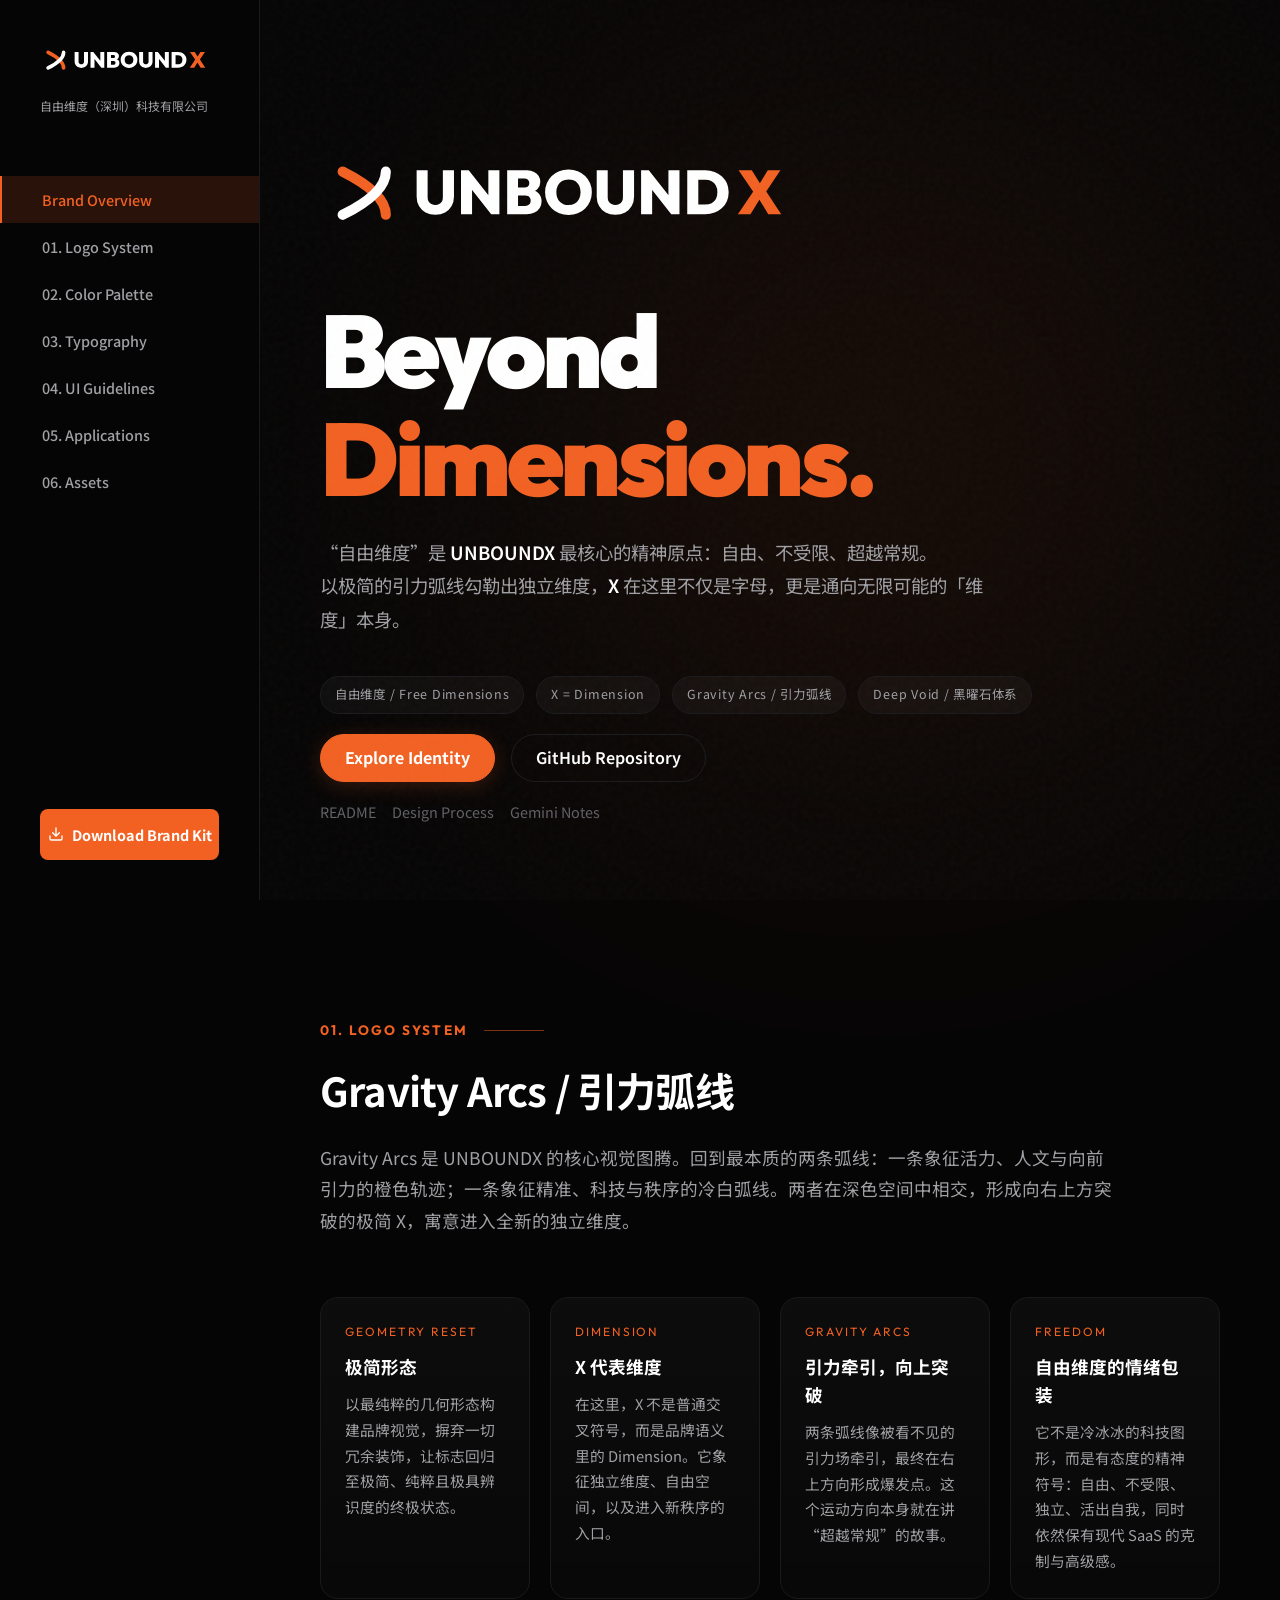
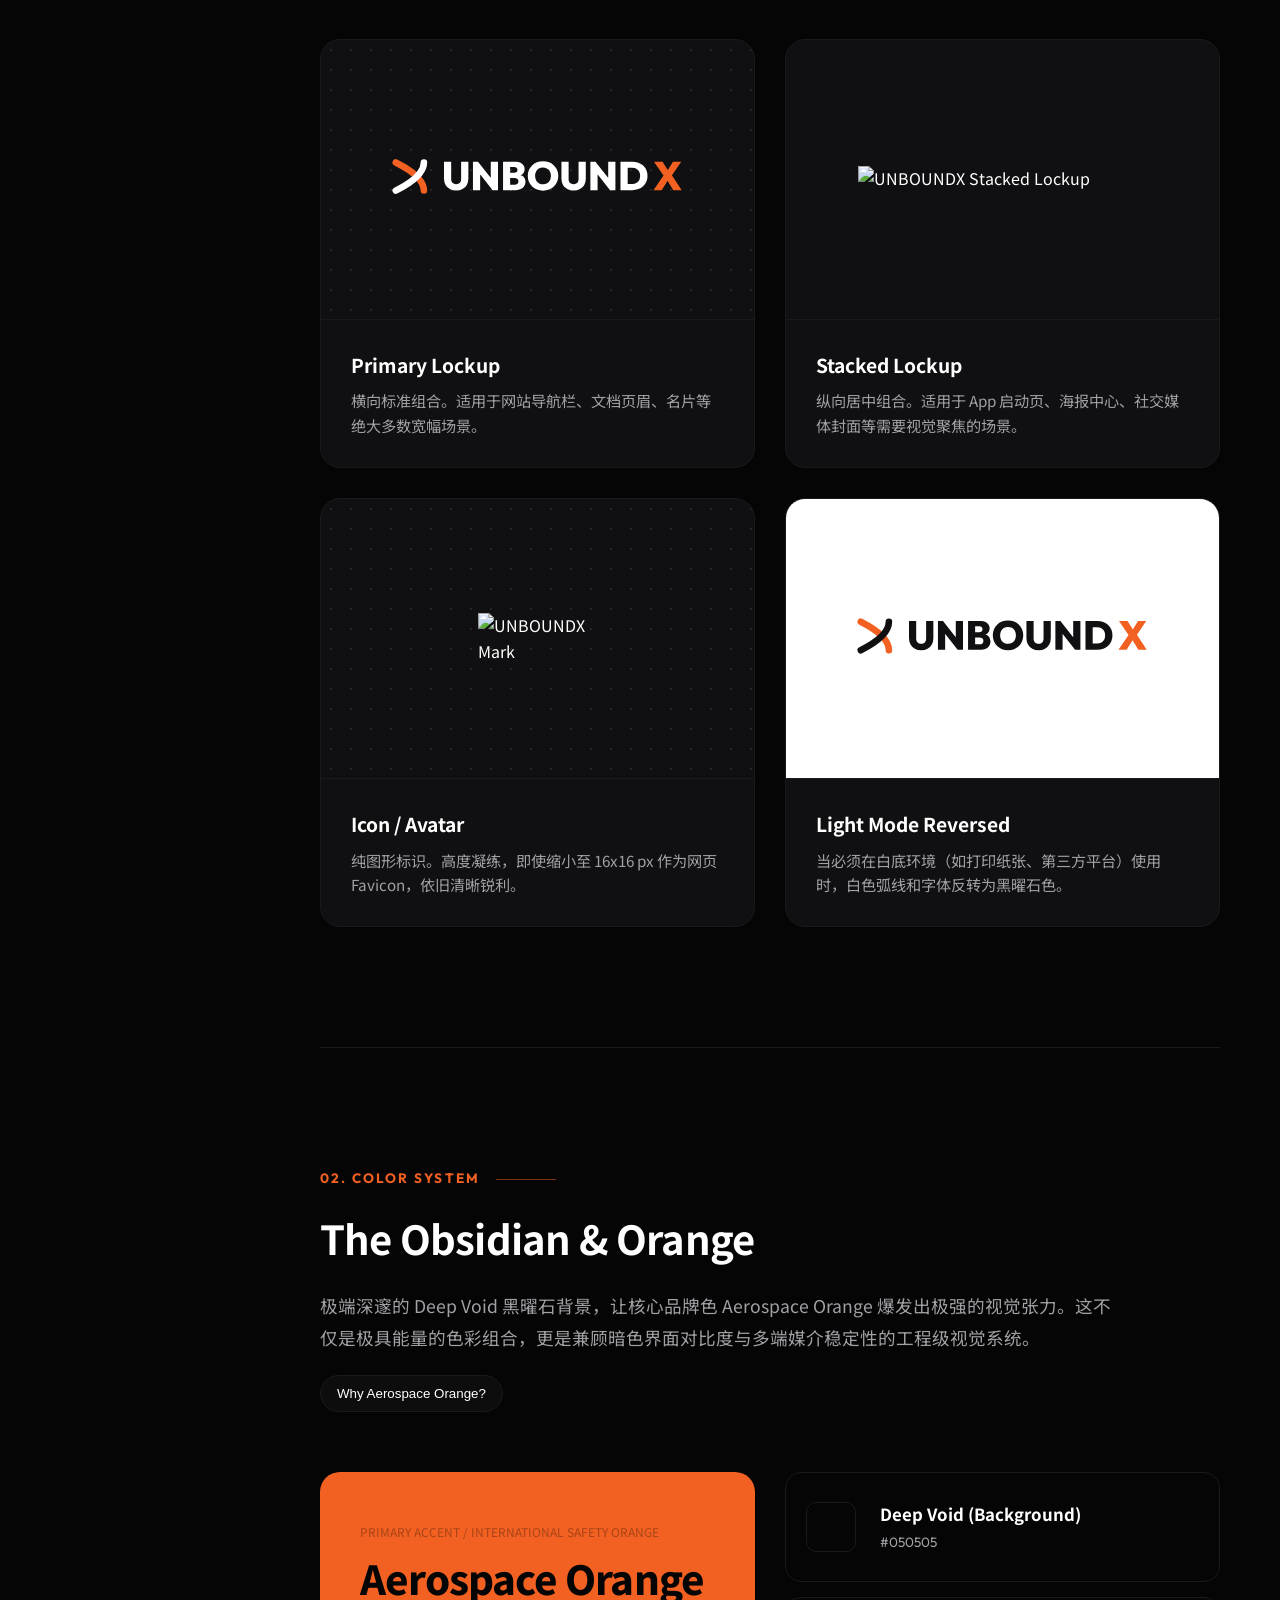
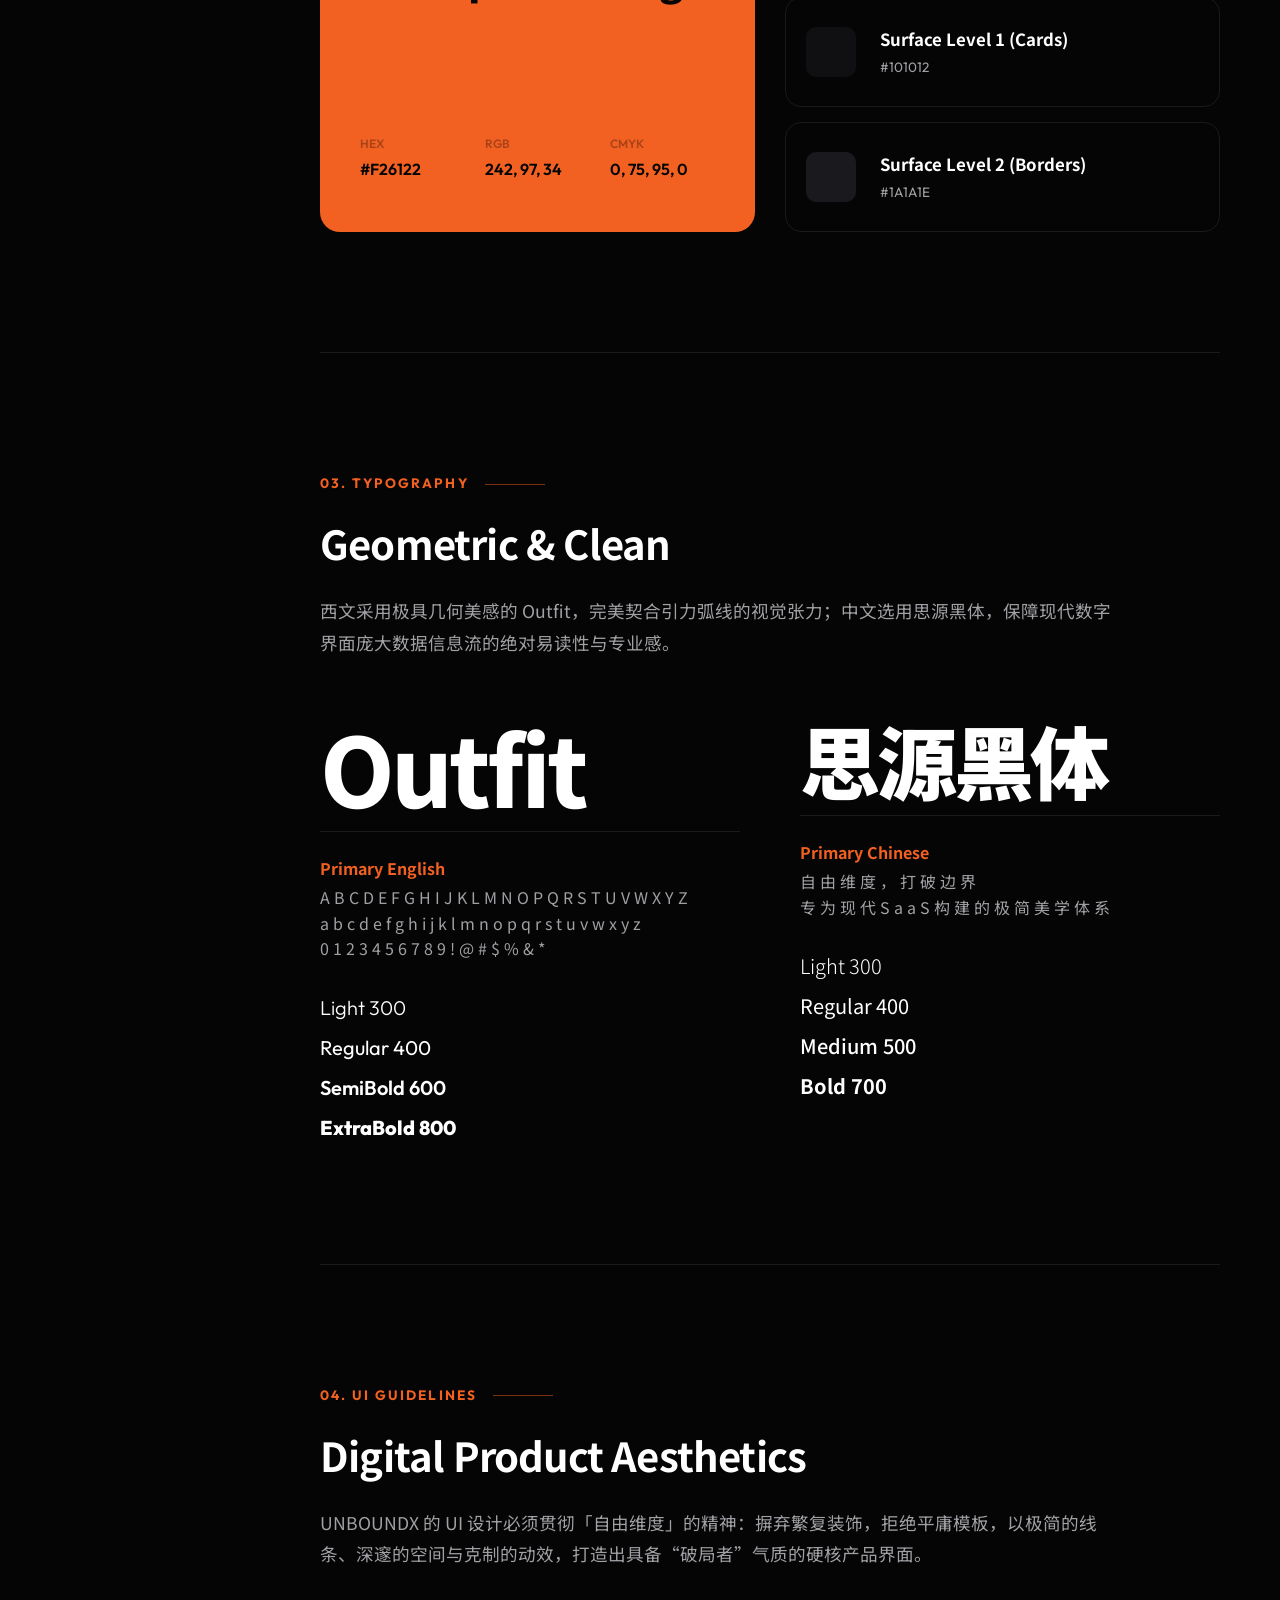
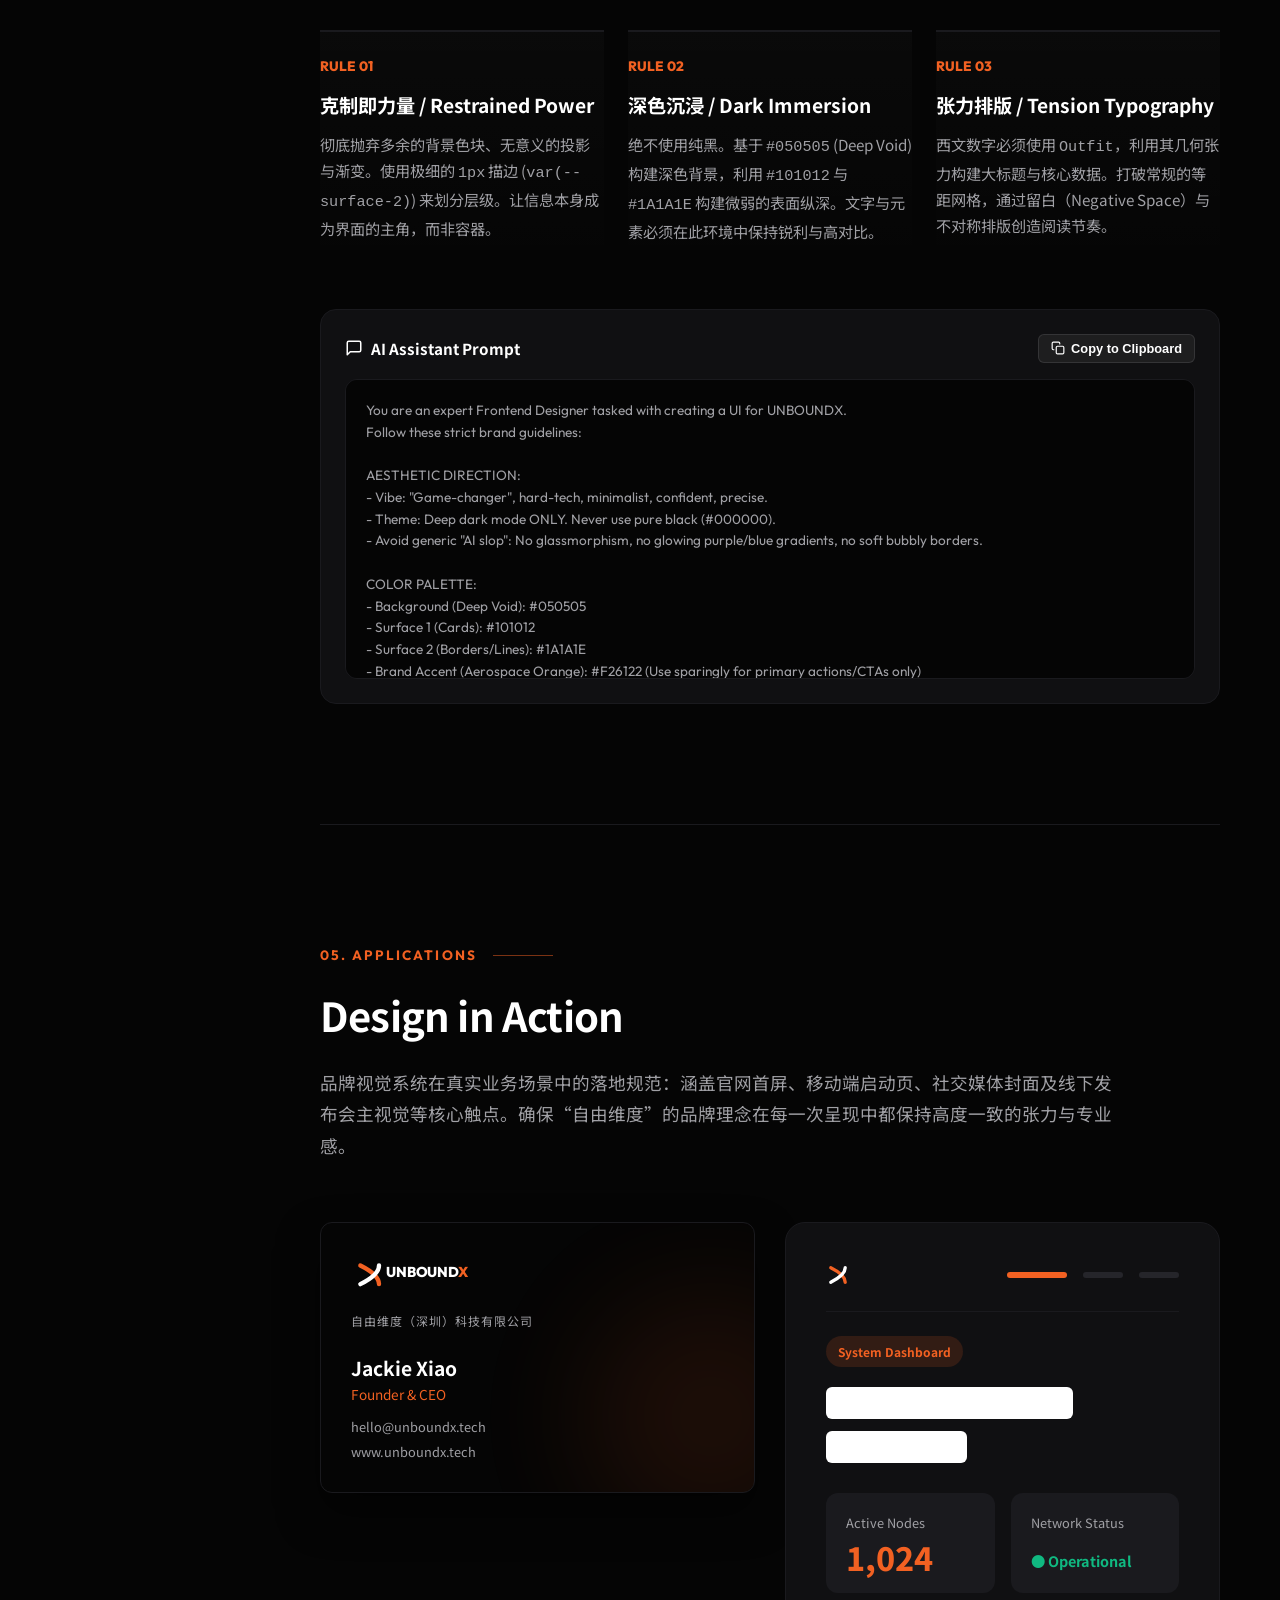
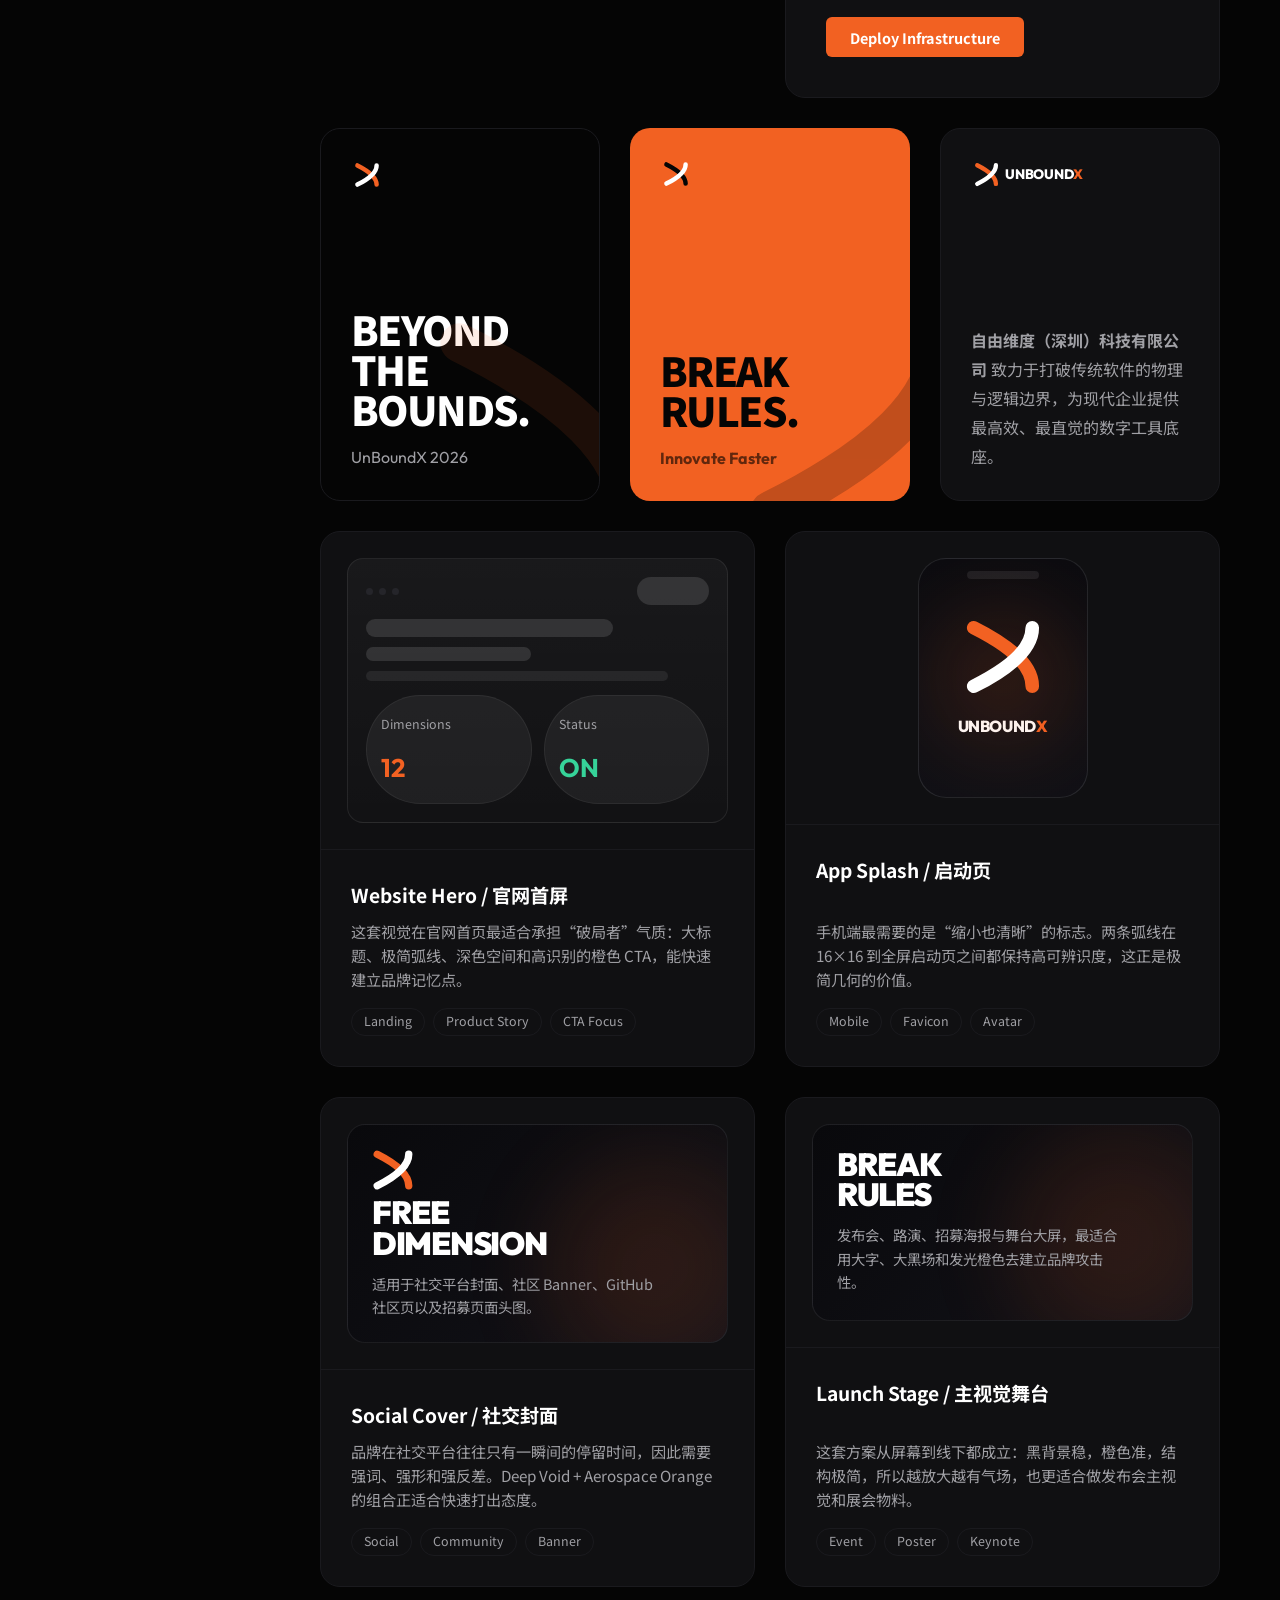
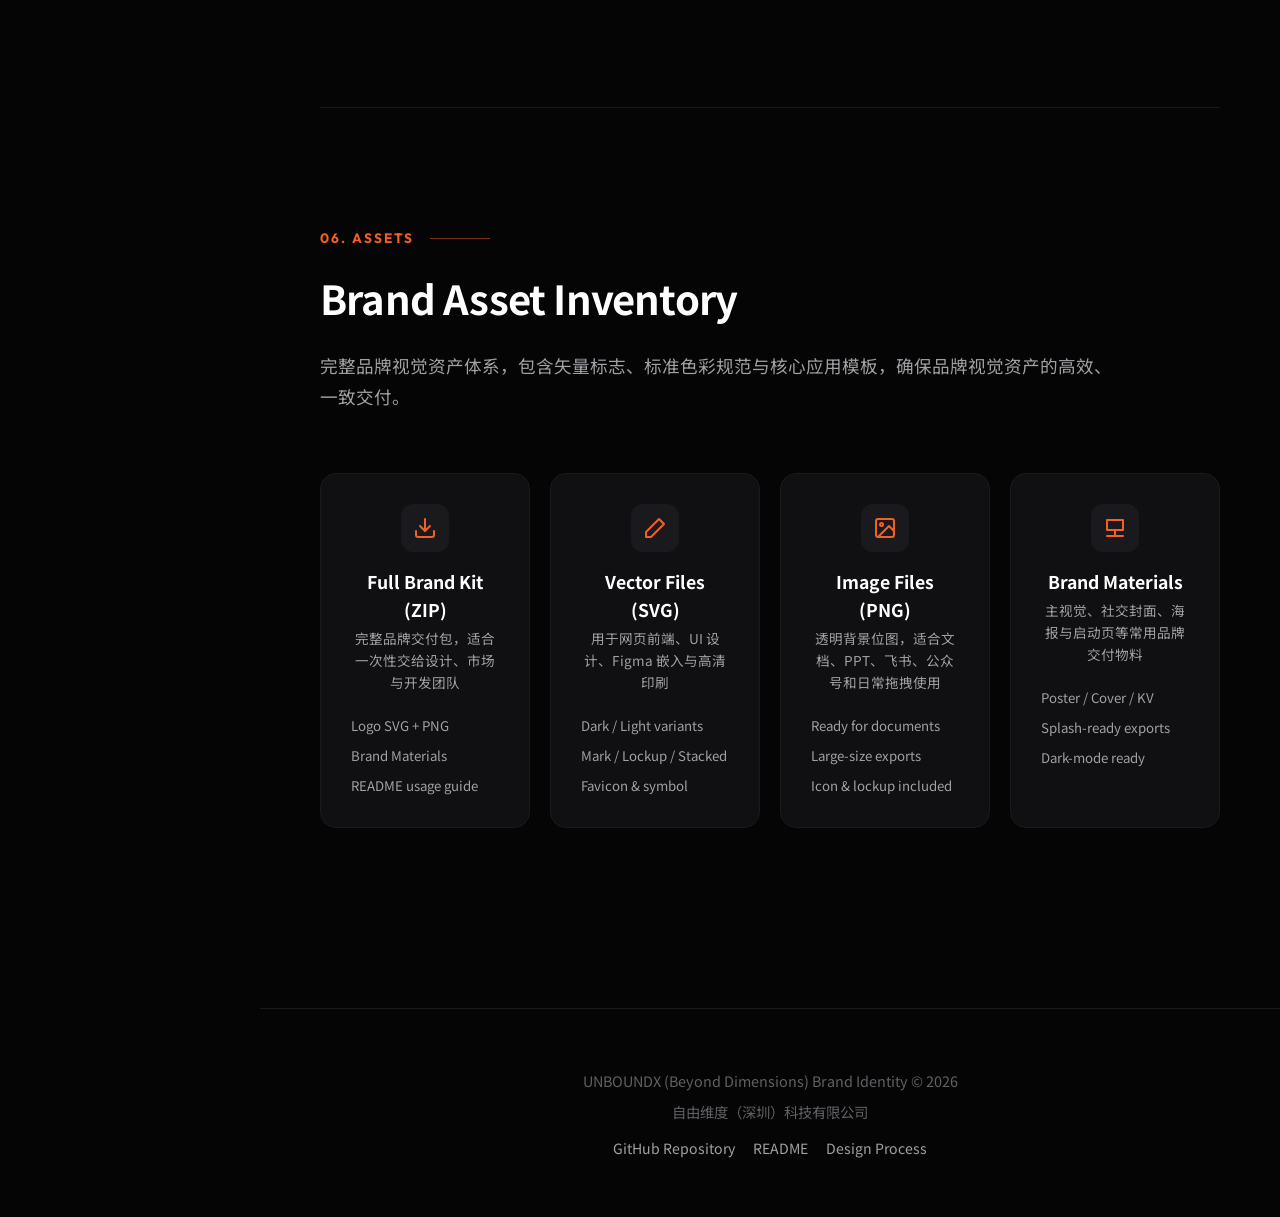
==== commit 53f89738: "feat: polish repo presentation and standardize lockup" ====
--- a/index.html
+++ b/index.html
@@ -74,20 +74,17 @@
       margin-bottom: 60px;
     }
 
-    .sidebar-brand svg {
-      width: 40px; height: 40px;
-      margin-bottom: 16px;
-    }
-
-    .sidebar-brand-name {
-      font-family: var(--font-en);
-      font-size: 1.2rem; font-weight: 800;
-      letter-spacing: -0.02em;
-    }
-    .sidebar-brand-name span { color: var(--brand-accent); }
+    .sidebar-brand-lockup {
+      display: block;
+      width: 100%;
+      max-width: 172px;
+      height: auto;
+      margin-bottom: 14px;
+    }
     .sidebar-brand-sub {
-      font-size: 0.75rem; color: var(--text-secondary);
-      margin-top: 4px; line-height: 1.4;
+      font-size: 0.75rem;
+      color: var(--text-secondary);
+      line-height: 1.55;
     }
 
     .nav-menu {
@@ -167,6 +164,11 @@
     .hero-logo-stage {
       width: 100%; max-width: 500px;
       margin-bottom: 40px;
+    }
+    .hero-lockup-image {
+      display: block;
+      width: min(100%, 480px);
+      height: auto;
     }
 
     .hero-title {
@@ -236,6 +238,21 @@
       border-color: #D9541B;
       box-shadow: 0 6px 24px rgba(242, 97, 34, 0.3);
     }
+    .hero-meta {
+      display: flex;
+      flex-wrap: wrap;
+      gap: 16px;
+      color: var(--text-tertiary);
+      font-size: 0.9rem;
+    }
+    .hero-meta a {
+      color: inherit;
+      text-decoration: none;
+      transition: color 0.2s ease;
+    }
+    .hero-meta a:hover {
+      color: var(--text-primary);
+    }
 
     /* === Section General === */
     section { padding: 120px 0; border-bottom: 1px solid var(--surface-2); }
@@ -331,11 +348,32 @@
       background-image: radial-gradient(var(--surface-3) 1px, transparent 1px);
       background-size: 20px 20px;
     }
-
-    .card-info { padding: 30px; }
+    .card-asset {
+      display: block;
+      width: min(100%, 420px);
+      height: auto;
+    }
+    .card-asset-stacked {
+      width: min(100%, 290px);
+    }
+    .card-asset-mark {
+      width: min(100%, 120px);
+    }
+
+    .card-info { 
+      padding: 30px;
+      display: flex;
+      flex-direction: column;
+      flex: 1;
+    }
     
     .card-title { font-size: 1.2rem; font-weight: 700; margin-bottom: 8px; }
-    .card-desc { color: var(--text-secondary); font-size: 0.95rem; line-height: 1.6; }
+    .card-desc { 
+      color: var(--text-secondary); 
+      font-size: 0.95rem; 
+      line-height: 1.6;
+      margin-top: auto;
+    }
 
     /* === Color System === */
     .color-grid { display: grid; grid-template-columns: 1fr 1fr; gap: 30px; }
@@ -680,6 +718,22 @@
       background: rgba(0,0,0,0.74);
       backdrop-filter: blur(8px);
     }
+    .footer-links {
+      margin-top: 14px;
+      display: flex;
+      justify-content: center;
+      flex-wrap: wrap;
+      gap: 18px;
+      font-size: 0.88rem;
+    }
+    .footer-links a {
+      color: var(--text-secondary);
+      text-decoration: none;
+      transition: color 0.2s ease;
+    }
+    .footer-links a:hover {
+      color: var(--text-primary);
+    }
     .dialog-shell {
       padding: 30px;
     }
@@ -737,10 +791,109 @@
       line-height: 1.8;
     }
 
+    .copy-prompt-shell {
+      background: var(--surface-1);
+      border: 1px solid var(--surface-2);
+      border-radius: 16px;
+      padding: 24px;
+      position: relative;
+    }
+    .copy-prompt-header {
+      display: flex;
+      justify-content: space-between;
+      align-items: center;
+      margin-bottom: 16px;
+    }
+    .copy-prompt-title {
+      font-size: 0.95rem;
+      font-weight: 700;
+      color: var(--text-primary);
+      display: flex;
+      align-items: center;
+      gap: 8px;
+    }
+    .copy-prompt-btn {
+      appearance: none;
+      background: rgba(255,255,255,0.06);
+      border: 1px solid rgba(255,255,255,0.1);
+      color: var(--text-primary);
+      padding: 6px 12px;
+      border-radius: 6px;
+      font-size: 0.8rem;
+      font-weight: 600;
+      cursor: pointer;
+      display: flex;
+      align-items: center;
+      gap: 6px;
+      transition: all 0.2s;
+    }
+    .copy-prompt-btn:hover {
+      background: rgba(255,255,255,0.1);
+      border-color: var(--brand-accent);
+      color: var(--brand-accent);
+    }
+    .copy-prompt-btn.copied {
+      background: #10B981;
+      border-color: #10B981;
+      color: #fff;
+    }
+    .copy-prompt-content {
+      background: var(--bg-void);
+      border: 1px solid var(--surface-2);
+      border-radius: 12px;
+      padding: 20px;
+      font-family: var(--font-en);
+      font-size: 0.85rem;
+      color: var(--text-secondary);
+      line-height: 1.6;
+      max-height: 300px;
+      overflow-y: auto;
+      white-space: pre-wrap;
+    }
+    .copy-prompt-content::-webkit-scrollbar {
+      width: 6px;
+    }
+    .copy-prompt-content::-webkit-scrollbar-thumb {
+      background: var(--surface-3);
+      border-radius: 3px;
+    }
+    .ui-principle-grid {
+      display: grid;
+      grid-template-columns: repeat(3, 1fr);
+      gap: 24px;
+      margin-bottom: 40px;
+    }
+    .ui-principle-card {
+      background: linear-gradient(180deg, rgba(255,255,255,0.02), transparent);
+      border-top: 2px solid var(--surface-2);
+      padding: 24px 0;
+    }
+    .ui-principle-card:hover {
+      border-top-color: var(--brand-accent);
+    }
+    .ui-principle-num {
+      font-family: var(--font-en);
+      font-size: 0.85rem;
+      font-weight: 800;
+      color: var(--brand-accent);
+      margin-bottom: 12px;
+    }
+    .ui-principle-title {
+      font-size: 1.2rem;
+      font-weight: 700;
+      margin-bottom: 12px;
+      color: var(--text-primary);
+    }
+    .ui-principle-desc {
+      font-size: 0.95rem;
+      color: var(--text-secondary);
+      line-height: 1.7;
+    }
+
     @media (max-width: 1024px) {
       .sidebar { display: none; }
       .main-content { margin-left: 0; }
-      .logo-grid, .story-grid, .color-grid, .typo-section, .ui-grid, .poster-grid, .case-grid, .download-grid, .dialog-grid { grid-template-columns: 1fr; }
+      .logo-grid, .story-grid, .color-grid, .typo-section, .ui-grid, .poster-grid, .case-grid, .download-grid, .dialog-grid, .ui-principle-grid { grid-template-columns: 1fr; }
     }
   </style>
 </head>
@@ -749,11 +902,7 @@
   <!-- ================= SIDEBAR NAVIGATION ================= -->
   <aside class="sidebar">
     <div class="sidebar-brand">
-      <svg viewBox="0 0 80 80" xmlns="http://www.w3.org/2000/svg">
-        <path d="M 10 10 Q 70 40 70 70" fill="none" stroke="var(--brand-accent)" stroke-width="14" stroke-linecap="round"/>
-        <path d="M 10 70 Q 70 40 70 10" fill="none" stroke="var(--text-primary)" stroke-width="14" stroke-linecap="round"/>
-      </svg>
-      <div class="sidebar-brand-name">UnBound<span>X</span></div>
+      <img class="sidebar-brand-lockup" src="public/logos/svg/unboundx-lockup-dark.svg" alt="UNBOUNDX Primary Lockup">
       <div class="sidebar-brand-sub">自由维度（深圳）科技有限公司</div>
     </div>
 
@@ -762,8 +911,9 @@
       <li class="nav-item"><a href="#logo">01. Logo System</a></li>
       <li class="nav-item"><a href="#colors">02. Color Palette</a></li>
       <li class="nav-item"><a href="#typography">03. Typography</a></li>
-      <li class="nav-item"><a href="#applications">04. Applications</a></li>
-      <li class="nav-item"><a href="#downloads">05. Assets</a></li>
+      <li class="nav-item"><a href="#ui-guidelines">04. UI Guidelines</a></li>
+      <li class="nav-item"><a href="#applications">05. Applications</a></li>
+      <li class="nav-item"><a href="#downloads">06. Assets</a></li>
     </ul>
 
     <div class="sidebar-footer">
@@ -780,15 +930,7 @@
     <!-- === HERO === -->
     <div id="home" class="hero container">
       <div class="hero-logo-stage">
-        <svg viewBox="-10 -10 500 140" xmlns="http://www.w3.org/2000/svg" style="width:100%; height:auto;">
-          <g transform="translate(10, 20)">
-            <path d="M 10 10 Q 70 40 70 70" fill="none" stroke="var(--brand-accent)" stroke-width="14" stroke-linecap="round"/>
-            <path d="M 10 70 Q 70 40 70 10" fill="none" stroke="var(--text-primary)" stroke-width="14" stroke-linecap="round"/>
-          </g>
-          <g transform="translate(104, 68)">
-            <text x="0" y="0" font-family="'Outfit', sans-serif" font-weight="800" font-size="46" fill="var(--text-primary)" letter-spacing="-0.02em">UNBOUND<tspan fill="var(--brand-accent)">X</tspan></text>
-          </g>
-        </svg>
+        <img class="hero-lockup-image" src="public/logos/svg/unboundx-lockup-dark.svg" alt="UNBOUNDX Primary Lockup">
       </div>
       <div class="hero-title">Beyond <span>Dimensions.</span></div>
       <div class="hero-subtitle">
@@ -803,7 +945,12 @@
       </div>
       <div class="hero-actions">
         <a href="#logo" class="hero-link hero-link-primary">Explore Identity</a>
-        <a href="#downloads" class="hero-link">Download Brand Kit</a>
+        <a href="https://github.com/Jackiexiao/unboundx-logo" class="hero-link" target="_blank" rel="noreferrer">GitHub Repository</a>
+      </div>
+      <div class="hero-meta">
+        <a href="https://github.com/Jackiexiao/unboundx-logo/blob/main/README.md" target="_blank" rel="noreferrer">README</a>
+        <a href="https://github.com/Jackiexiao/unboundx-logo/blob/main/docs/logo-design-process.md" target="_blank" rel="noreferrer">Design Process</a>
+        <a href="https://github.com/Jackiexiao/unboundx-logo/blob/main/docs/gemini-logo-design.md" target="_blank" rel="noreferrer">Gemini Notes</a>
       </div>
     </div>
 
@@ -817,78 +964,7 @@
           <p class="section-desc">Gravity Arcs 是 UNBOUNDX 的核心视觉图腾。回到最本质的两条弧线：一条象征活力、人文与向前引力的橙色轨迹；一条象征精准、科技与秩序的冷白弧线。两者在深色空间中相交，形成向右上方突破的极简 X，寓意进入全新的独立维度。</p>
         </div>
 
-        <div class="logo-grid">
-          <div class="card">
-            <div class="card-stage pattern-bg">
-              <svg viewBox="-10 -10 500 140" xmlns="http://www.w3.org/2000/svg" style="width: 80%;">
-                <g transform="translate(10, 20)">
-                  <path d="M 10 10 Q 70 40 70 70" fill="none" stroke="var(--brand-accent)" stroke-width="14" stroke-linecap="round"/>
-                  <path d="M 10 70 Q 70 40 70 10" fill="none" stroke="var(--text-primary)" stroke-width="14" stroke-linecap="round"/>
-                </g>
-                <g transform="translate(104, 68)">
-                  <text x="0" y="0" font-family="'Outfit', sans-serif" font-weight="800" font-size="46" fill="var(--text-primary)" letter-spacing="-0.02em">UNBOUND<tspan fill="var(--brand-accent)">X</tspan></text>
-                </g>
-              </svg>
-            </div>
-            <div class="card-info">
-              <h3 class="card-title">Primary Lockup</h3>
-              <p class="card-desc">横向标准组合。适用于网站导航栏、文档页眉、名片等绝大多数宽幅场景。</p>
-            </div>
-          </div>
-
-          <div class="card">
-            <div class="card-stage">
-              <svg viewBox="-10 -10 380 180" xmlns="http://www.w3.org/2000/svg" style="width: 82%; height: auto;">
-                <g transform="translate(60, 0)">
-                  <path d="M 10 10 Q 70 40 70 70" fill="none" stroke="var(--brand-accent)" stroke-width="14" stroke-linecap="round"/>
-                  <path d="M 10 70 Q 70 40 70 10" fill="none" stroke="var(--text-primary)" stroke-width="14" stroke-linecap="round"/>
-                </g>
-                <g transform="translate(16, 130)">
-                  <text x="0" y="0" font-family="'Outfit', sans-serif" font-weight="800" font-size="34" fill="var(--text-primary)" letter-spacing="-0.02em">UNBOUND<tspan fill="var(--brand-accent)">X</tspan></text>
-                </g>
-              </svg>
-            </div>
-            <div class="card-info">
-              <h3 class="card-title">Stacked Lockup</h3>
-              <p class="card-desc">纵向居中组合。适用于 App 启动页、海报中心、社交媒体封面等需要视觉聚焦的场景。</p>
-            </div>
-          </div>
-
-          <div class="card">
-            <div class="card-stage pattern-bg">
-              <svg viewBox="-10 -10 100 100" xmlns="http://www.w3.org/2000/svg" style="height: 50%;">
-                <g transform="translate(0, 0)">
-                  <path d="M 10 10 Q 70 40 70 70" fill="none" stroke="var(--brand-accent)" stroke-width="14" stroke-linecap="round"/>
-                  <path d="M 10 70 Q 70 40 70 10" fill="none" stroke="var(--text-primary)" stroke-width="14" stroke-linecap="round"/>
-                </g>
-              </svg>
-            </div>
-            <div class="card-info">
-              <h3 class="card-title">Icon / Avatar</h3>
-              <p class="card-desc">纯图形标识。高度凝练，即使缩小至 16x16 px 作为网页 Favicon，依旧清晰锐利。</p>
-            </div>
-          </div>
-
-          <div class="card">
-            <div class="card-stage" style="background: var(--text-primary);">
-              <svg viewBox="-10 -10 500 140" xmlns="http://www.w3.org/2000/svg" style="width: 80%;">
-                <g transform="translate(10, 20)">
-                  <path d="M 10 10 Q 70 40 70 70" fill="none" stroke="var(--brand-accent)" stroke-width="14" stroke-linecap="round"/>
-                  <path d="M 10 70 Q 70 40 70 10" fill="none" stroke="var(--bg-void)" stroke-width="14" stroke-linecap="round"/>
-                </g>
-                <g transform="translate(104, 68)">
-                  <text x="0" y="0" font-family="'Outfit', sans-serif" font-weight="800" font-size="46" fill="var(--bg-void)" letter-spacing="-0.02em">UNBOUND<tspan fill="var(--brand-accent)">X</tspan></text>
-                </g>
-              </svg>
-            </div>
-            <div class="card-info">
-              <h3 class="card-title">Light Mode Reversed</h3>
-              <p class="card-desc">当必须在白底环境（如打印纸张、第三方平台）使用时，白色弧线和字体反转为黑曜石色。</p>
-            </div>
-          </div>
-        </div>
-
-        <div class="story-grid">
+        <div class="story-grid" style="margin-bottom: 40px; margin-top: 0;">
           <article class="story-card">
             <div class="story-kicker">Geometry Reset</div>
             <h3 class="story-title">极简形态</h3>
@@ -910,6 +986,50 @@
             <p class="story-copy">它不是冷冰冰的科技图形，而是有态度的精神符号：自由、不受限、独立、活出自我，同时依然保有现代 SaaS 的克制与高级感。</p>
           </article>
         </div>
+
+        <div class="logo-grid">
+          <div class="card">
+            <div class="card-stage pattern-bg">
+              <img class="card-asset" src="public/logos/svg/unboundx-lockup-dark.svg" alt="UNBOUNDX Primary Lockup">
+            </div>
+            <div class="card-info">
+              <h3 class="card-title">Primary Lockup</h3>
+              <p class="card-desc">横向标准组合。适用于网站导航栏、文档页眉、名片等绝大多数宽幅场景。</p>
+            </div>
+          </div>
+
+          <div class="card">
+            <div class="card-stage">
+              <img class="card-asset card-asset-stacked" src="public/logos/svg/unboundx-stacked-dark.svg" alt="UNBOUNDX Stacked Lockup">
+            </div>
+            <div class="card-info">
+              <h3 class="card-title">Stacked Lockup</h3>
+              <p class="card-desc">纵向居中组合。适用于 App 启动页、海报中心、社交媒体封面等需要视觉聚焦的场景。</p>
+            </div>
+          </div>
+
+          <div class="card">
+            <div class="card-stage pattern-bg">
+              <img class="card-asset card-asset-mark" src="public/logos/svg/unboundx-mark-dark.svg" alt="UNBOUNDX Mark">
+            </div>
+            <div class="card-info">
+              <h3 class="card-title">Icon / Avatar</h3>
+              <p class="card-desc">纯图形标识。高度凝练，即使缩小至 16x16 px 作为网页 Favicon，依旧清晰锐利。</p>
+            </div>
+          </div>
+
+          <div class="card">
+            <div class="card-stage" style="background: var(--text-primary);">
+              <img class="card-asset" src="public/logos/svg/unboundx-lockup-light.svg" alt="UNBOUNDX Light Lockup">
+            </div>
+            <div class="card-info">
+              <h3 class="card-title">Light Mode Reversed</h3>
+              <p class="card-desc">当必须在白底环境（如打印纸张、第三方平台）使用时，白色弧线和字体反转为黑曜石色。</p>
+            </div>
+          </div>
+        </div>
+
+
       </section>
 
       <!-- === COLOR SYSTEM === -->
@@ -1043,10 +1163,83 @@
         </div>
       </section>
 
+      <!-- === UI GUIDELINES === -->
+      <section id="ui-guidelines">
+        <div class="section-header">
+          <div class="section-tag">04. UI Guidelines</div>
+          <h2 class="section-title">Digital Product Aesthetics</h2>
+          <p class="section-desc">UNBOUNDX 的 UI 设计必须贯彻「自由维度」的精神：摒弃繁复装饰，拒绝平庸模板，以极简的线条、深邃的空间与克制的动效，打造出具备“破局者”气质的硬核产品界面。</p>
+        </div>
+
+        <div class="ui-principle-grid">
+          <div class="ui-principle-card">
+            <div class="ui-principle-num">RULE 01</div>
+            <div class="ui-principle-title">克制即力量 / Restrained Power</div>
+            <div class="ui-principle-desc">
+              彻底抛弃多余的背景色块、无意义的投影与渐变。使用极细的 <code>1px</code> 描边 (<code>var(--surface-2)</code>) 来划分层级。让信息本身成为界面的主角，而非容器。
+            </div>
+          </div>
+          <div class="ui-principle-card">
+            <div class="ui-principle-num">RULE 02</div>
+            <div class="ui-principle-title">深色沉浸 / Dark Immersion</div>
+            <div class="ui-principle-desc">
+              绝不使用纯黑。基于 <code>#050505</code> (Deep Void) 构建深色背景，利用 <code>#101012</code> 与 <code>#1A1A1E</code> 构建微弱的表面纵深。文字与元素必须在此环境中保持锐利与高对比。
+            </div>
+          </div>
+          <div class="ui-principle-card">
+            <div class="ui-principle-num">RULE 03</div>
+            <div class="ui-principle-title">张力排版 / Tension Typography</div>
+            <div class="ui-principle-desc">
+              西文数字必须使用 <code>Outfit</code>，利用其几何张力构建大标题与核心数据。打破常规的等距网格，通过留白（Negative Space）与不对称排版创造阅读节奏。
+            </div>
+          </div>
+        </div>
+
+        <div class="copy-prompt-shell">
+          <div class="copy-prompt-header">
+            <div class="copy-prompt-title">
+              <svg width="18" height="18" viewBox="0 0 24 24" fill="none" stroke="currentColor" stroke-width="2" stroke-linecap="round" stroke-linejoin="round"><path d="M21 15a2 2 0 0 1-2 2H7l-4 4V5a2 2 0 0 1 2-2h14a2 2 0 0 1 2 2z"></path></svg>
+              AI Assistant Prompt
+            </div>
+            <button class="copy-prompt-btn" id="copyPromptBtn">
+              <svg width="14" height="14" viewBox="0 0 24 24" fill="none" stroke="currentColor" stroke-width="2" stroke-linecap="round" stroke-linejoin="round"><rect x="9" y="9" width="13" height="13" rx="2" ry="2"></rect><path d="M5 15H4a2 2 0 0 1-2-2V4a2 2 0 0 1 2-2h9a2 2 0 0 1 2 2v1"></path></svg>
+              Copy to Clipboard
+            </button>
+          </div>
+          <div class="copy-prompt-content" id="promptContent">You are an expert Frontend Designer tasked with creating a UI for UNBOUNDX.
+Follow these strict brand guidelines:
+
+AESTHETIC DIRECTION:
+- Vibe: "Game-changer", hard-tech, minimalist, confident, precise.
+- Theme: Deep dark mode ONLY. Never use pure black (#000000). 
+- Avoid generic "AI slop": No glassmorphism, no glowing purple/blue gradients, no soft bubbly borders.
+
+COLOR PALETTE:
+- Background (Deep Void): #050505
+- Surface 1 (Cards): #101012
+- Surface 2 (Borders/Lines): #1A1A1E
+- Brand Accent (Aerospace Orange): #F26122 (Use sparingly for primary actions/CTAs only)
+- Text Primary: #FFFFFF
+- Text Secondary: #A0A0A5
+
+TYPOGRAPHY:
+- Primary English/Numbers: 'Outfit', sans-serif (Geometric, high tension)
+- Primary Chinese: 'Noto Sans SC', sans-serif (Clean, readable)
+- Use extreme contrast in font sizes: massive headers vs crisp, small utility text.
+
+LAYOUT & COMPOSITION:
+- Use 1px borders (#1A1A1E) instead of background colors to define containers.
+- Break the grid: use generous, asymmetric spacing to create tension.
+- Do NOT wrap everything in cards. Let content breathe on the Deep Void background.
+
+When generating HTML/CSS, output production-ready code that strictly adheres to these rules.</div>
+        </div>
+      </section>
+
       <!-- === APPLICATIONS & MOCKUPS === -->
       <section id="applications">
         <div class="section-header">
-          <div class="section-tag">04. Applications</div>
+          <div class="section-tag">05. Applications</div>
           <h2 class="section-title">Design in Action</h2>
           <p class="section-desc">品牌视觉系统在真实业务场景中的落地规范：涵盖官网首屏、移动端启动页、社交媒体封面及线下发布会主视觉等核心触点。确保“自由维度”的品牌理念在每一次呈现中都保持高度一致的张力与专业感。</p>
         </div>
@@ -1250,7 +1443,7 @@
       <!-- === DOWNLOADS === -->
       <section id="downloads" style="border-bottom: none;">
         <div class="section-header">
-          <div class="section-tag">05. Assets</div>
+          <div class="section-tag">06. Assets</div>
           <h2 class="section-title">Brand Asset Inventory</h2>
           <p class="section-desc">完整品牌视觉资产体系，包含矢量标志、标准色彩规范与核心应用模板，确保品牌视觉资产的高效、一致交付。</p>
         </div>
@@ -1324,6 +1517,11 @@
       <div class="container">
         <p>UNBOUNDX (Beyond Dimensions) Brand Identity © 2026</p>
         <p style="margin-top: 8px;">自由维度（深圳）科技有限公司</p>
+        <div class="footer-links">
+          <a href="https://github.com/Jackiexiao/unboundx-logo" target="_blank" rel="noreferrer">GitHub Repository</a>
+          <a href="https://github.com/Jackiexiao/unboundx-logo/blob/main/README.md" target="_blank" rel="noreferrer">README</a>
+          <a href="https://github.com/Jackiexiao/unboundx-logo/blob/main/docs/logo-design-process.md" target="_blank" rel="noreferrer">Design Process</a>
+        </div>
       </div>
     </footer>
   </div>
@@ -1365,6 +1563,27 @@
           if (dialog) dialog.close();
         });
       });
+
+      // Copy Prompt Functionality
+      const copyBtn = document.getElementById('copyPromptBtn');
+      const promptContent = document.getElementById('promptContent');
+      if (copyBtn && promptContent) {
+        copyBtn.addEventListener('click', async () => {
+          try {
+            await navigator.clipboard.writeText(promptContent.textContent);
+            const originalHTML = copyBtn.innerHTML;
+            copyBtn.classList.add('copied');
+            copyBtn.innerHTML = '<svg width="14" height="14" viewBox="0 0 24 24" fill="none" stroke="currentColor" stroke-width="2" stroke-linecap="round" stroke-linejoin="round"><polyline points="20 6 9 17 4 12"></polyline></svg> Copied!';
+            
+            setTimeout(() => {
+              copyBtn.classList.remove('copied');
+              copyBtn.innerHTML = originalHTML;
+            }, 2000);
+          } catch (err) {
+            console.error('Failed to copy text: ', err);
+          }
+        });
+      }
     });
   </script>
 </body>
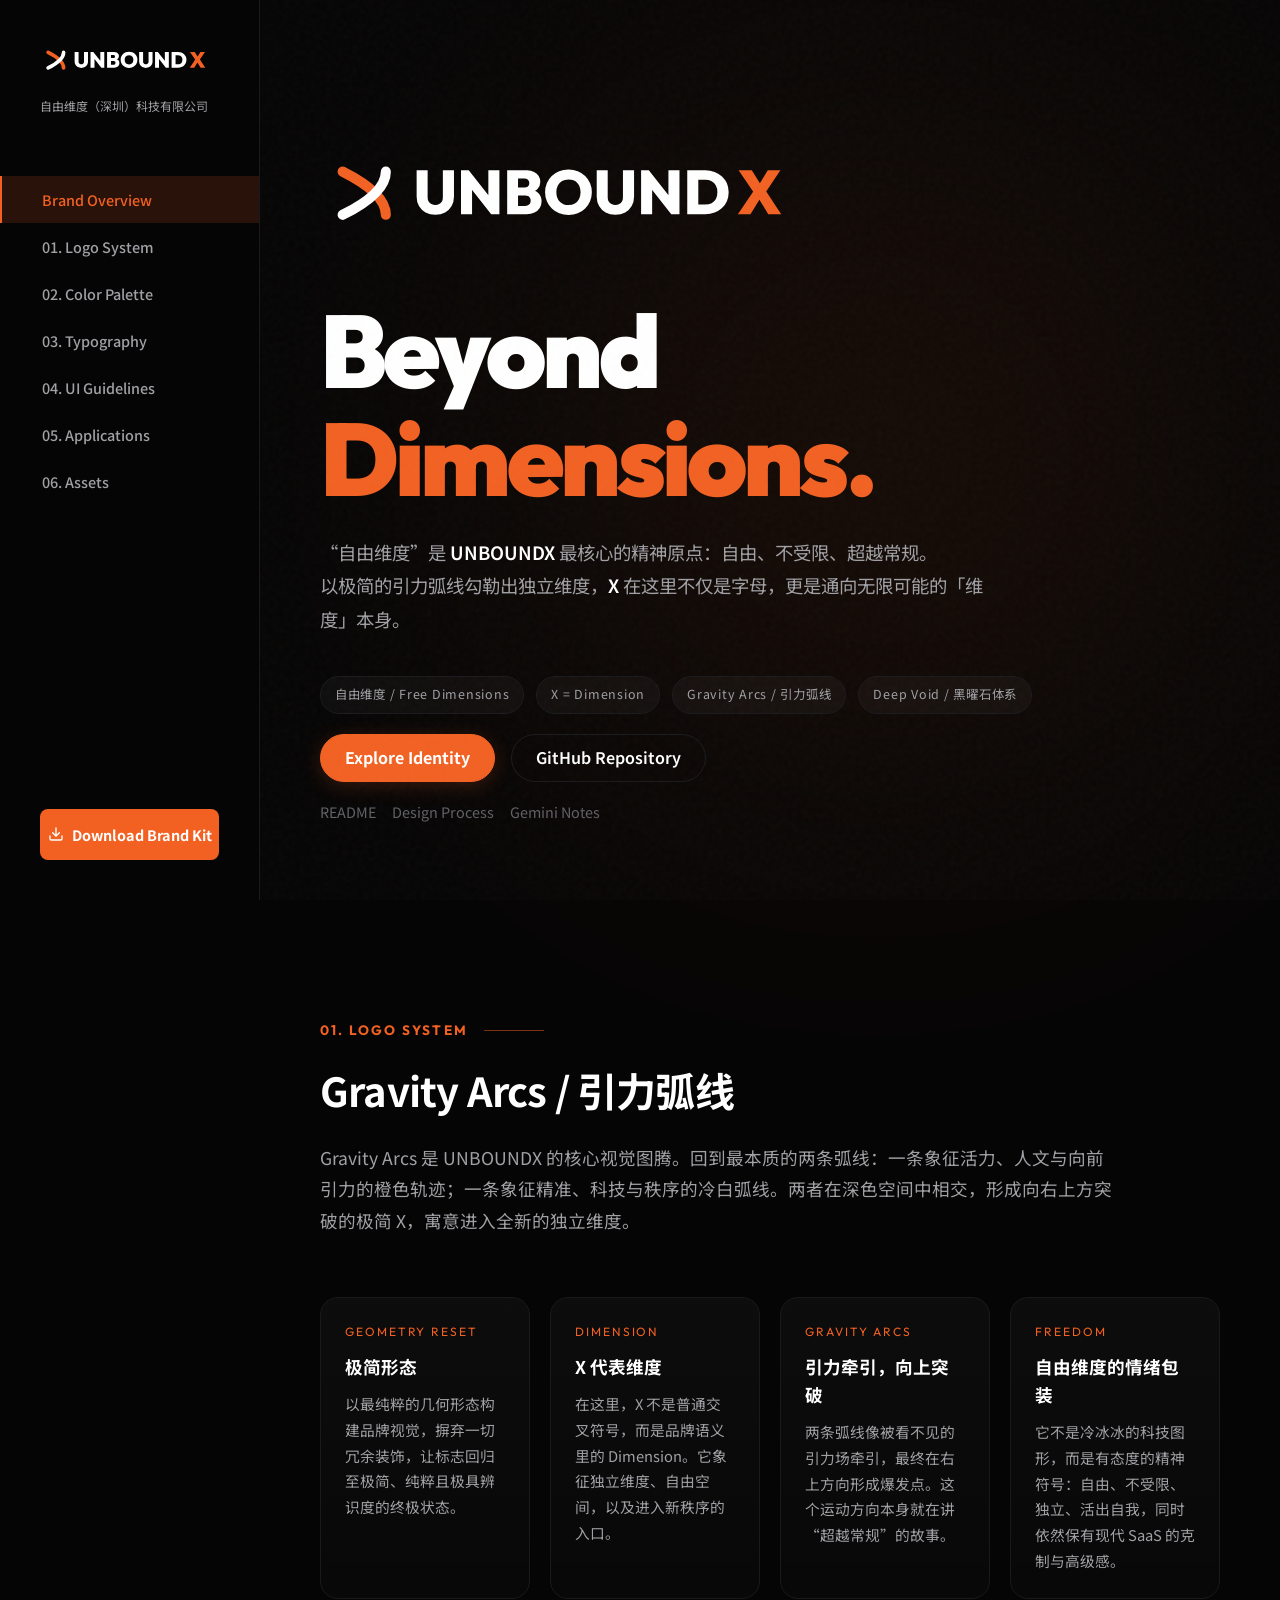
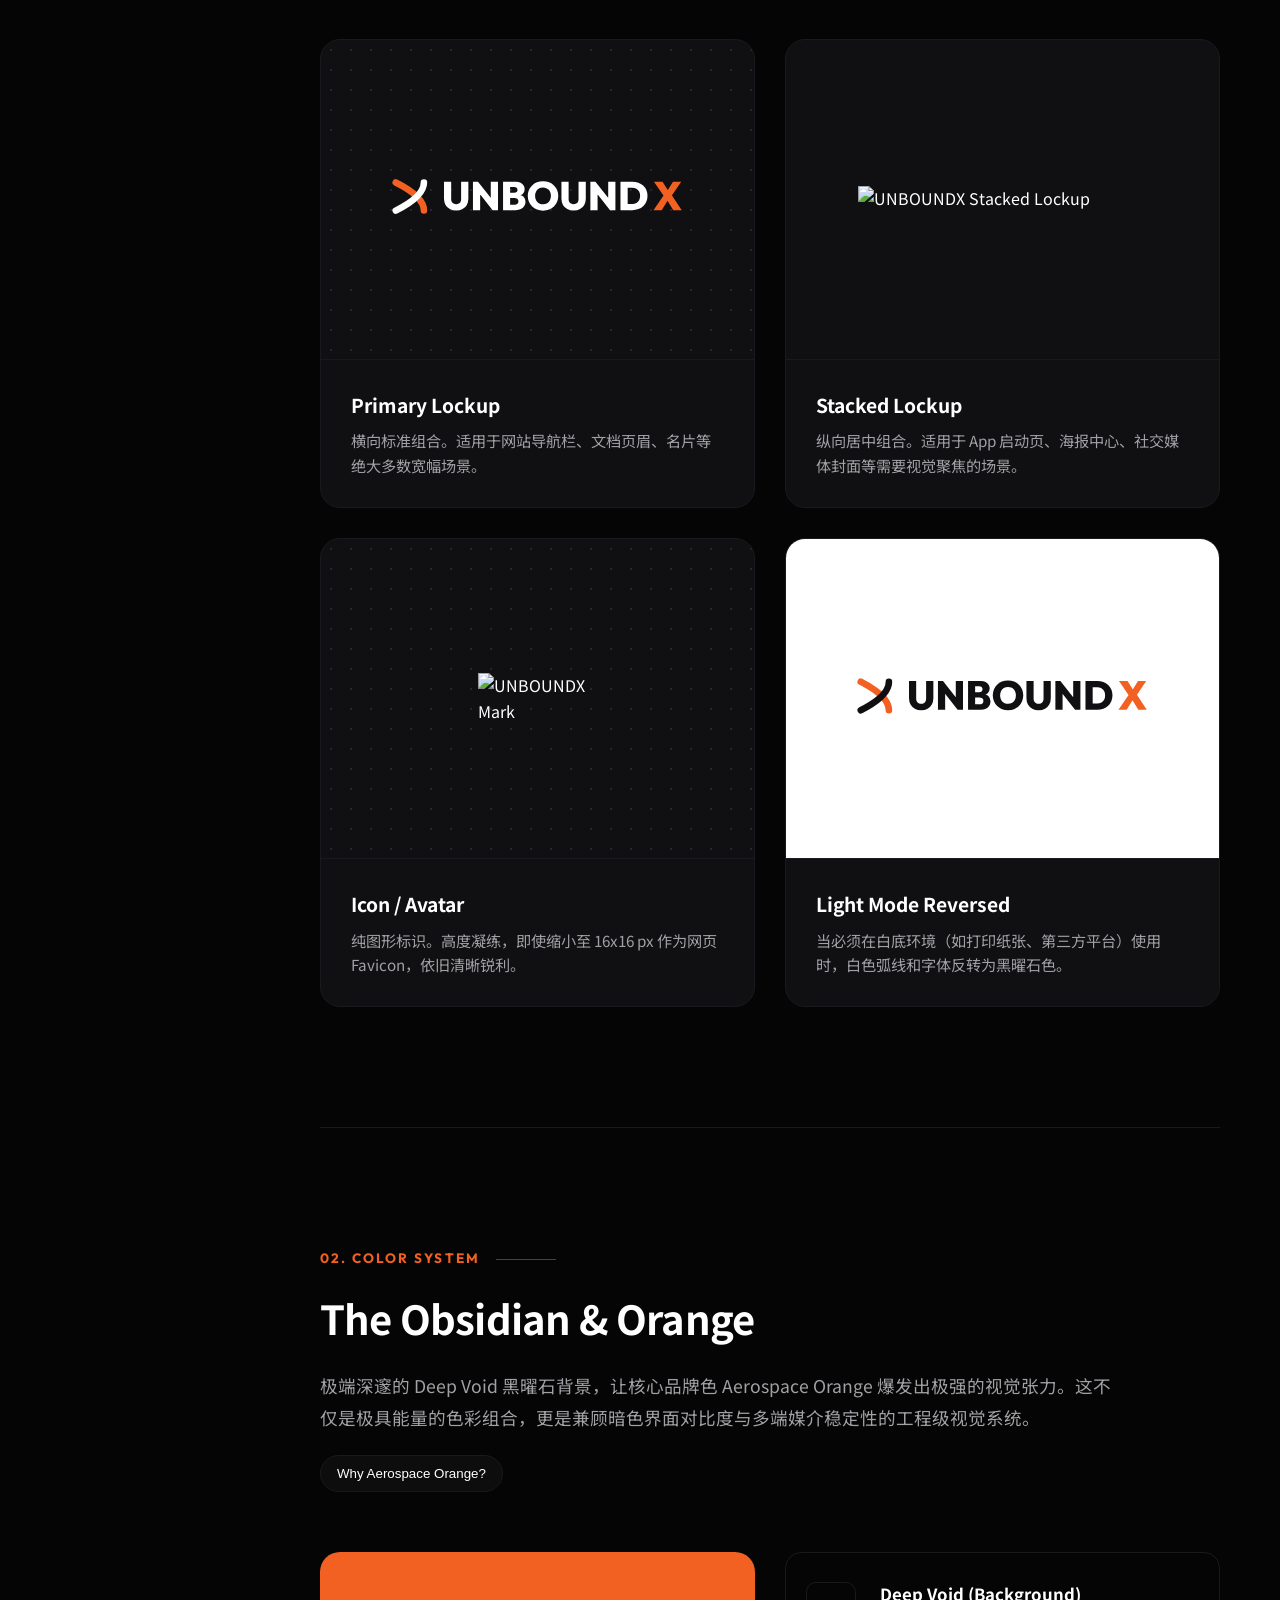
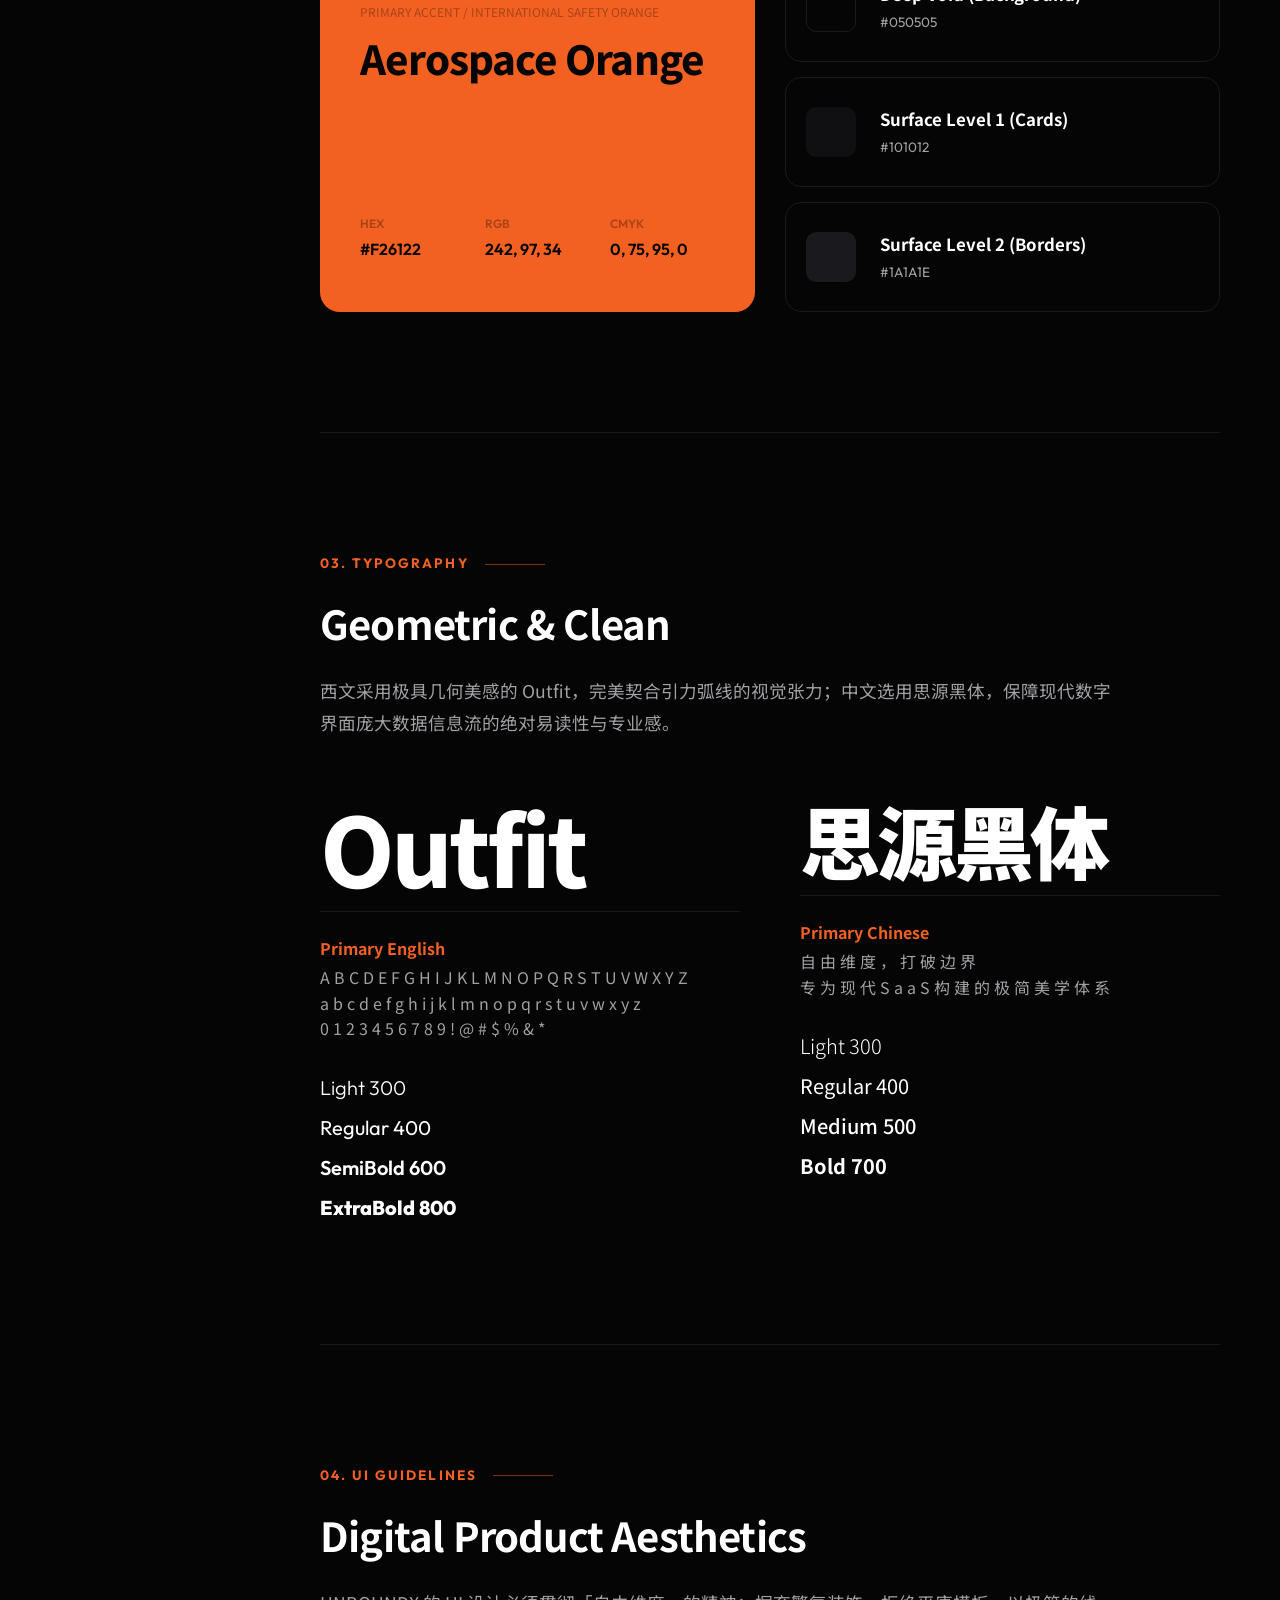
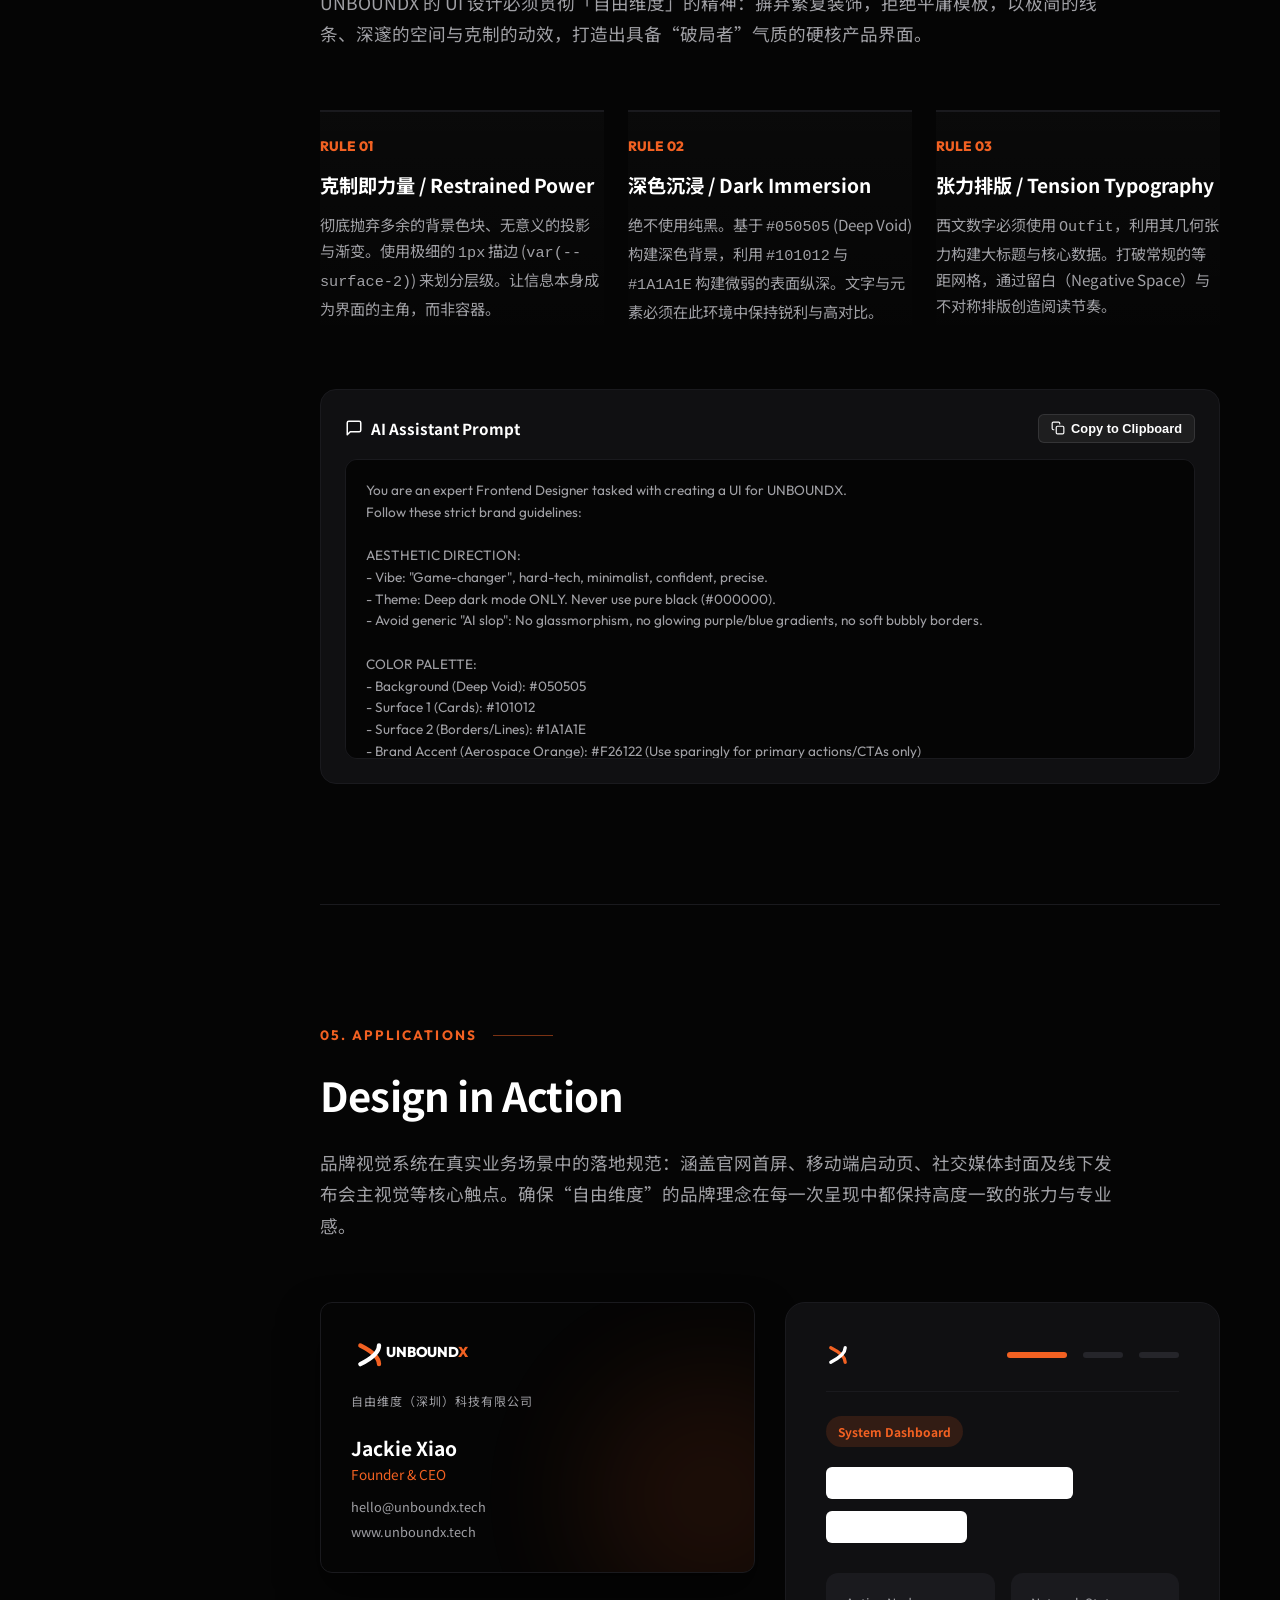
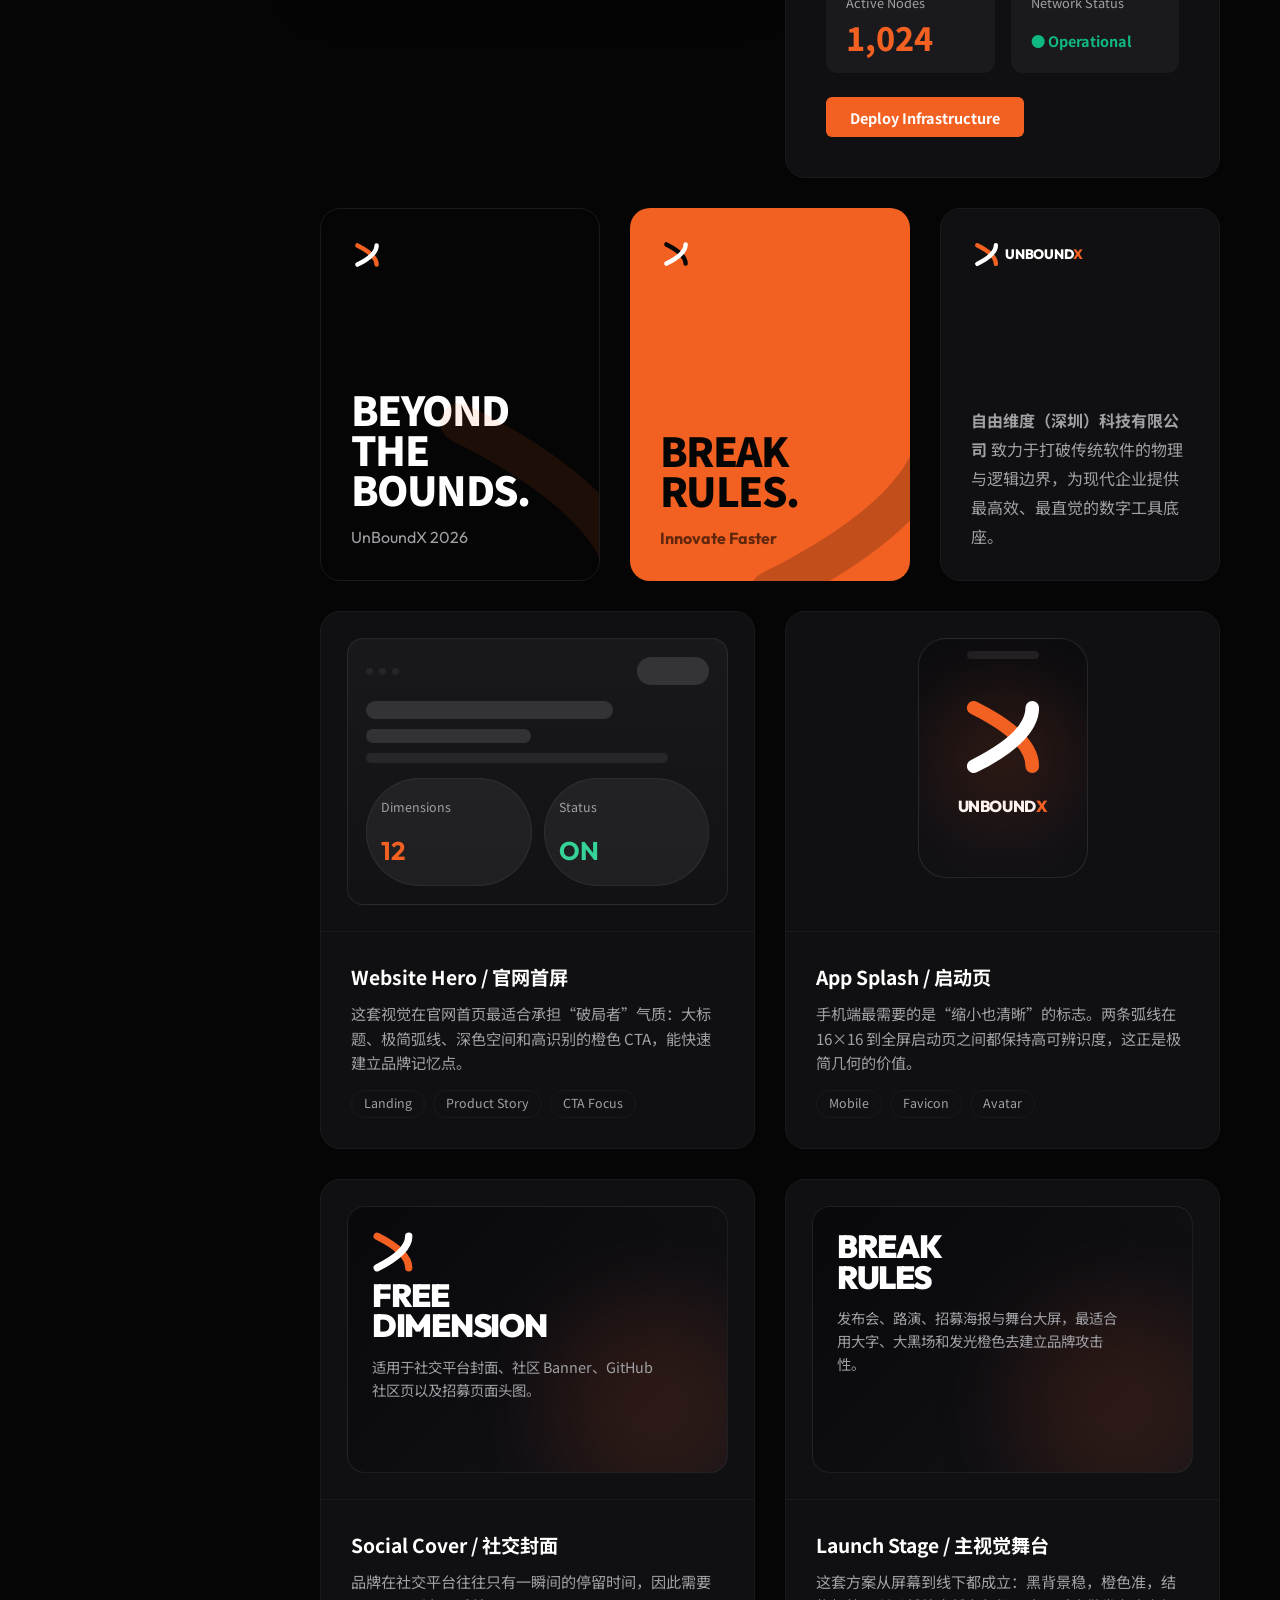
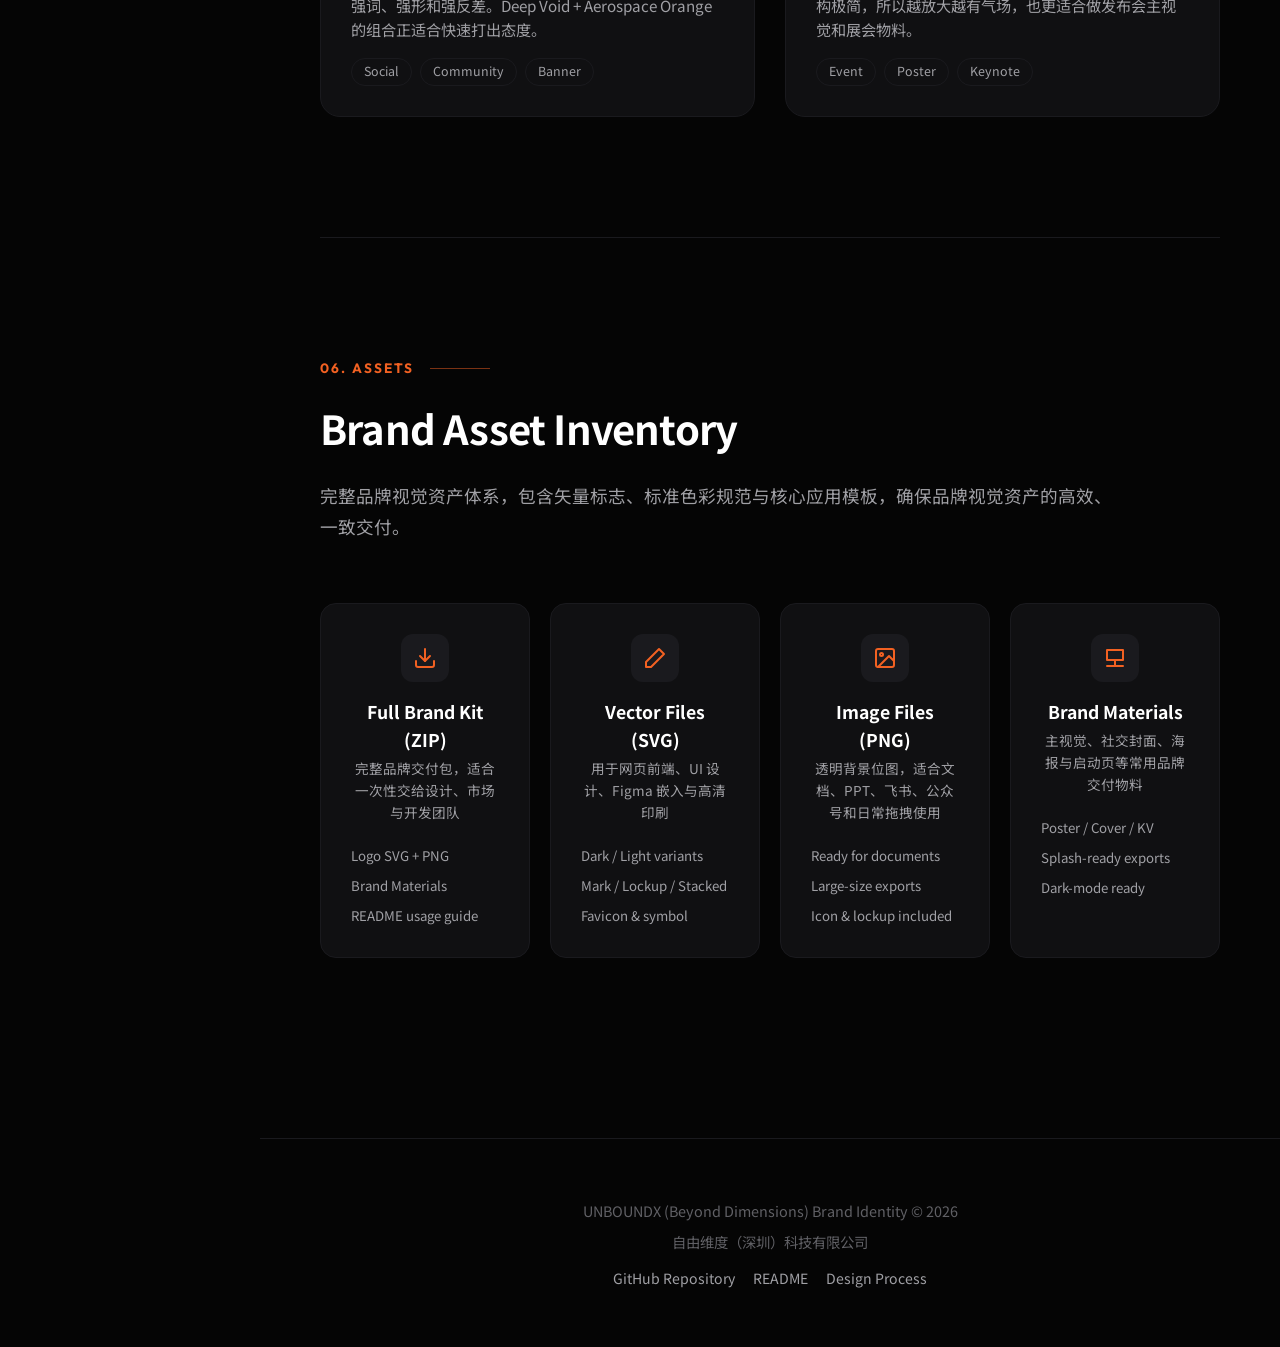
==== commit 4c4fdc9c: "fix: 将卡片阶段的最小高度改为固定高度 将 .card-stage 的 min-height 改为固定的 height 值，以确保布局一致性。 为 .card-asset 添加 max-heigh" ====
--- a/index.html
+++ b/index.html
@@ -341,7 +341,7 @@
       padding: 60px; display: flex;
       justify-content: center; align-items: center;
       border-bottom: 1px solid var(--surface-2);
-      min-height: 280px; position: relative;
+      height: 320px; position: relative;
     }
 
     .card-stage.pattern-bg {
@@ -352,6 +352,8 @@
       display: block;
       width: min(100%, 420px);
       height: auto;
+      max-height: 100%;
+      object-fit: contain;
     }
     .card-asset-stacked {
       width: min(100%, 290px);
